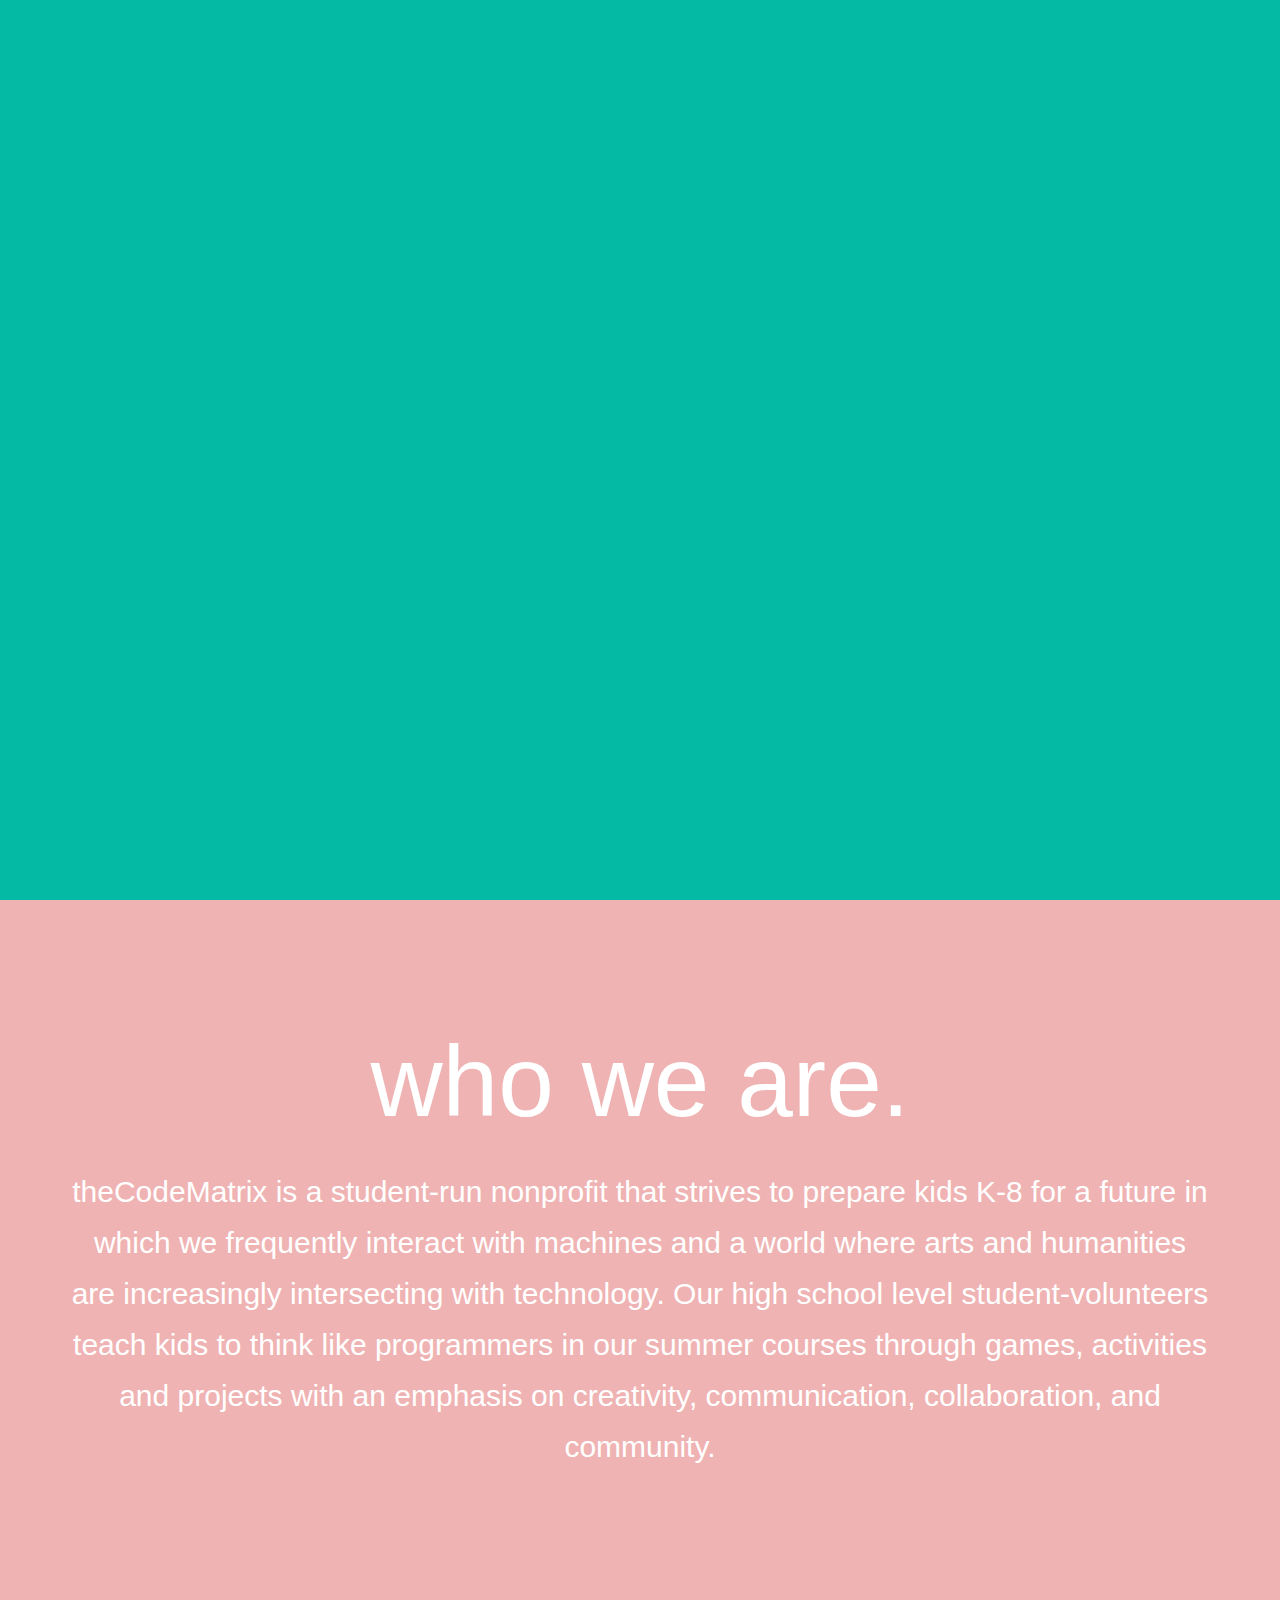
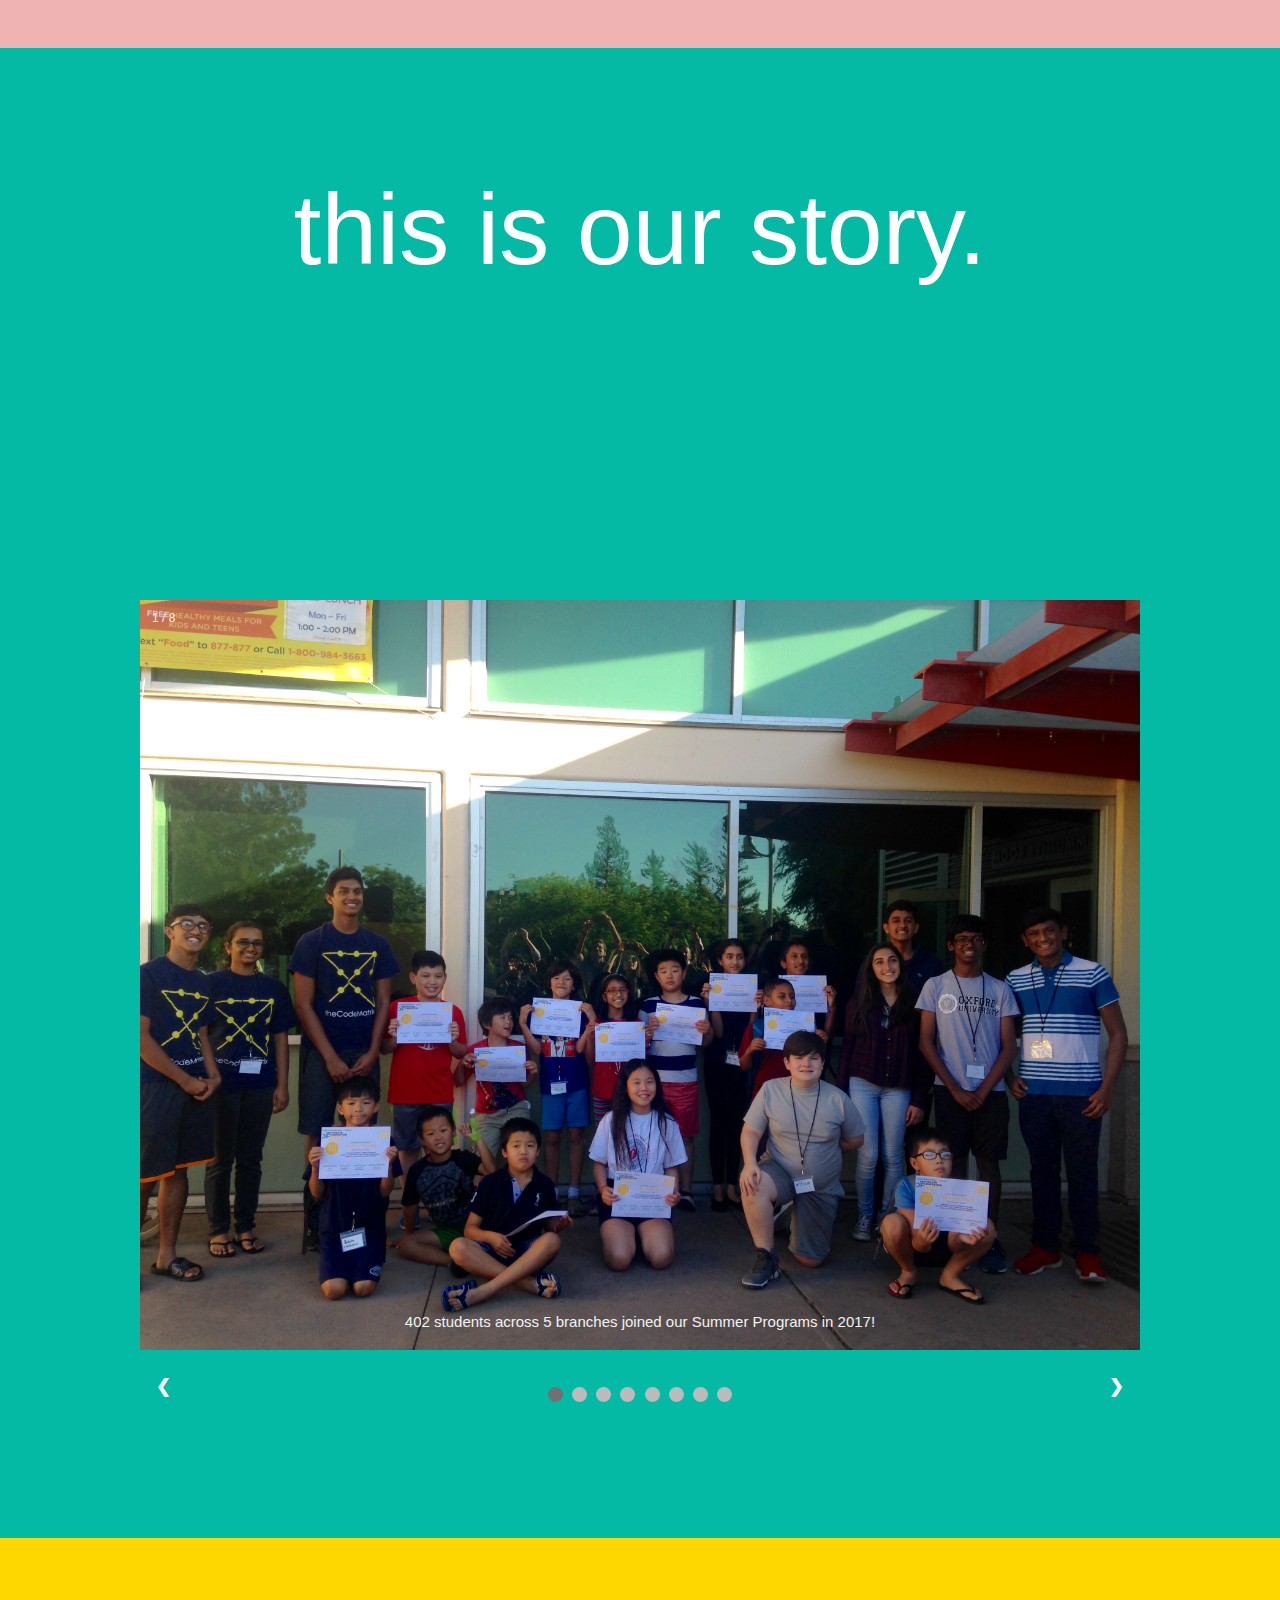
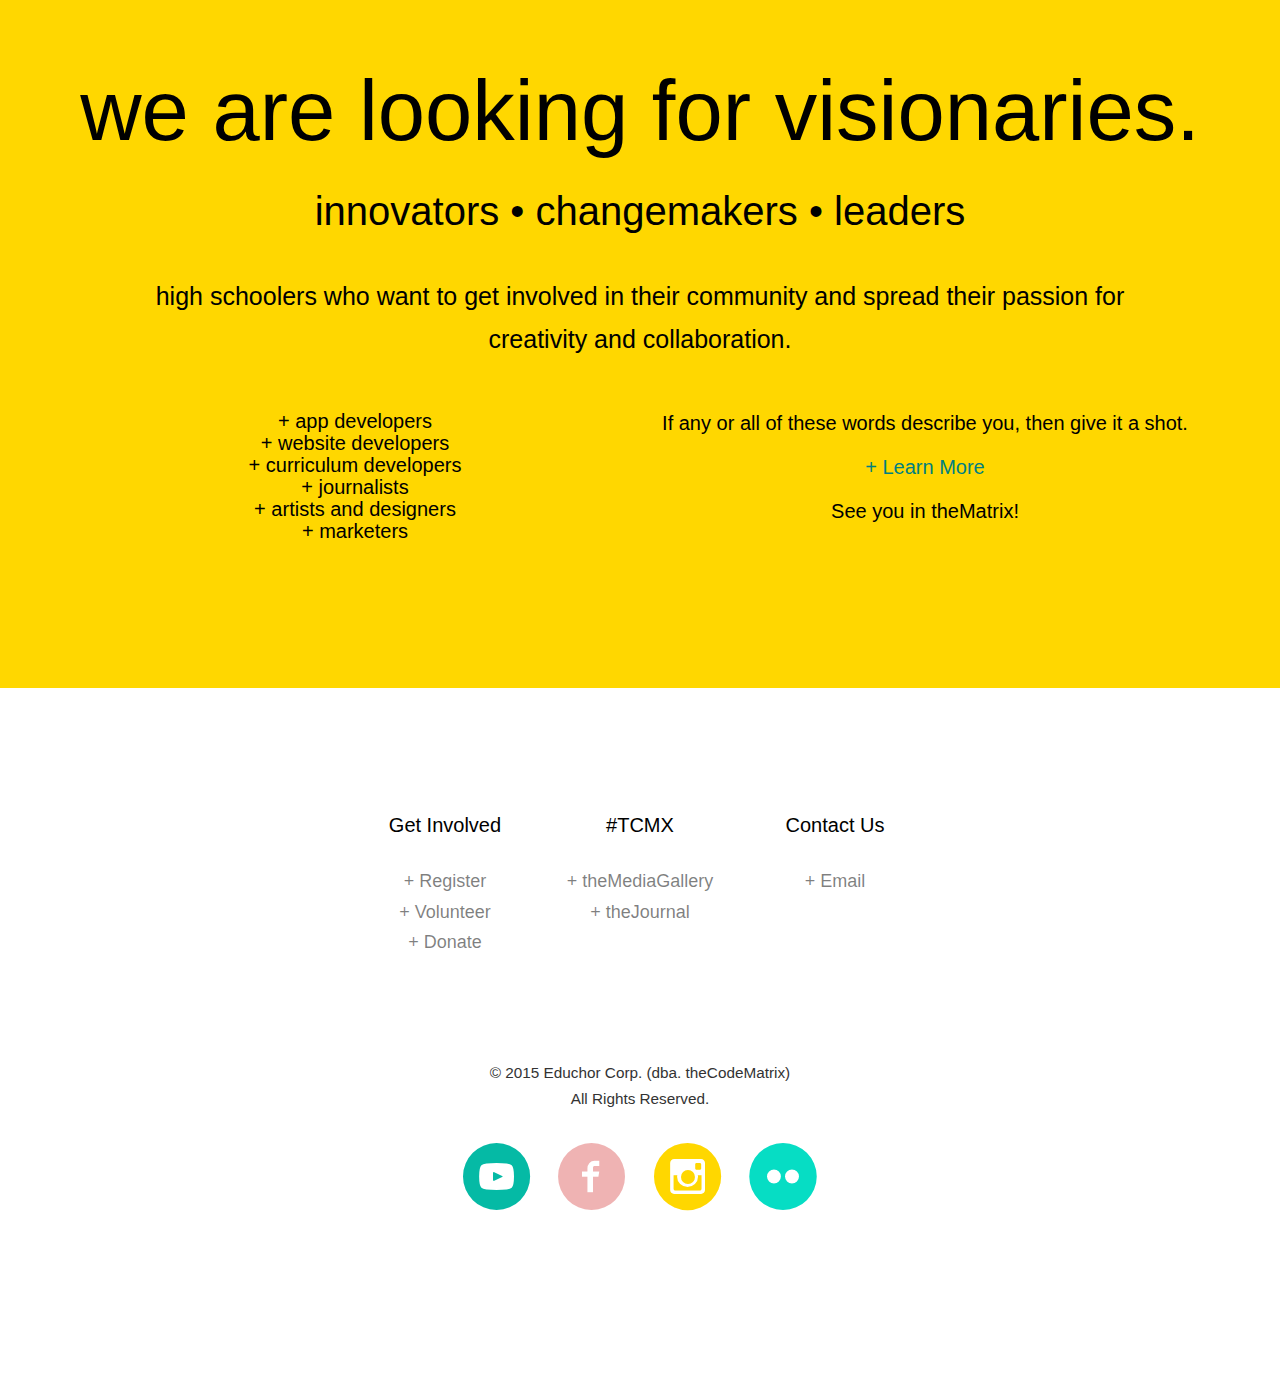
==== index.html @ 45753147 "Copyright fix" ====
<!DOCTYPE HTML>
<html>
	<head>

	<link rel="shortcut icon" type="image/png" href="images/teal%20logo.png">

	<meta charset="utf-8">
	<meta http-equiv="X-UA-Compatible" content="IE=edge">
	<title>theCodeMatrix</title>
	<meta name="viewport" content="width=device-width, initial-scale=1">
	<meta name="description" content="Free HTML5 Website Template by freehtml5.co" />
	<meta name="keywords" content="free website templates, free html5, free template, free bootstrap, free website template, html5, css3, mobile first, responsive" />
	<meta name="author" content="freehtml5.co" />

  	<!-- Facebook and Twitter integration -->
	<meta property="og:title" content=""/>
	<meta property="og:image" content=""/>
	<meta property="og:url" content=""/>
	<meta property="og:site_name" content=""/>
	<meta property="og:description" content=""/>
	<meta name="twitter:title" content="" />
	<meta name="twitter:image" content="" />
	<meta name="twitter:url" content="" />
	<meta name="twitter:card" content="" />

	<link href='https://fonts.googleapis.com/css?family=Product+Sans' rel='stylesheet' type='text/css'>
	<link href="https://fonts.googleapis.com/css?family=Inconsolata:400,700" rel="stylesheet">

	<style>
	* {
		font-family: 'Product Sans', Arial, sans-serif;
		text-align: center;
	}
	</style>

	<!-- Animate.css -->
	<link rel="stylesheet" href="css/animate.css">
	<!-- Icomoon Icon Fonts-->
	<link rel="stylesheet" href="css/icomoon.css">
	<!-- Bootstrap  -->
	<link rel="stylesheet" href="css/bootstrap.css">
	<!-- Flexslider  -->
	<link rel="stylesheet" href="css/flexslider.css">

	<!-- Theme style  -->
	<link rel="stylesheet" href="css/style.css">

	<!-- Modernizr JS -->
	<script src="js/modernizr-2.6.2.min.js"></script>
	<!-- FOR IE9 below -->
	<!--[if lt IE 9]>
	<script src="js/respond.min.js"></script>
	<![endif]-->

	</head>
	<body>

	<div class="fh5co-loader"></div>

	<!-- <div id="page">
	<nav class="fh5co-nav" role="navigation">
		<div class="top-menu">
			<div class="container">
				<div class="row">
					<div class="col-xs-2">
						<div id="fh5co-logo"><a href="index.html"><img src="images/logologo!.png" style="width:40%"></a></div>
					</div>
					<div class="col-xs-10 text-right menu-1">
						<ul>
							<li style= "margin-left: 0rem;"><a href="index.html">Home</a></li>
							<li><a href="portfolio.html">Portfolio</a></li>
							<li class="has-dropdown">
								<a href="blog.html">Blog</a>
								<ul class="dropdown">
									<li><a href="#">Web Design</a></li>
									<li><a href="#">eCommerce</a></li>
									<li><a href="#">Branding</a></li>
									<li><a href="#">API</a></li>
								</ul>
							</li>
							<li><a href="about.html">About</a></li>
							<li><a href="contact.html">Contact</a></li>
						<li class="btn-cta"><a href="#"><span>Login</span></a></li>
						</ul>
					</div>
				</div>

			</div>
		</div>
	</nav>
-->
	<header id="fh5co-header" class="fh5co-cover js-fullheight teal" role="banner" imgal>
		<div class="overlay"></div>
		<div class="container">
			<div class="row">
				<div class="col-md-8 col-md-offset-2">
					<div class="display-t js-fullheight">
						<div class="display-tc js-fullheight animate-box" data-animate-effect="fadeIn">
							<div id="fh5co-logo"><a href="index.html"><img src="images/White Logo.png" style="width:15%; margin-top: 4rem;" ></a></div>
							<h1 class = "fh5co header"; style="margin-bottom: 5rem; line-height: 13rem; width: 15%; font-size: 15rem; float: left !important;" style="color: white !important;" class="text_white">the<br />Code<br />Matrix</h1>
							<h2 style="margin: 5rem; bottom: 0px; width: 25%; font-size: 3rem; float: right !important; float: bottom !important;" style="color: white !important;" class="text_white">matrix (n.)  an environment in which something (or rather, someone) develops </h2>
							<p style="margin: auto; margin-bottom: 8rem; float: right; bottom !important; width: 100%">
								<a href="volunteer.html" class="btn btn-primary btn-lg btn-learn"> volunteer</a>
								<a href="register.html" style="margin-left: 2.5rem; margin-right: 3.15rem;" class="btn btn-primary btn-lg btn-learn">register</a>
								<a href="donate.html" class="btn btn-primary btn-lg btn-learn">donate</a>
							<br>
							<img class="animated infinite bounce delay-2s" src = "images/Yellow Down.png" style="max-width: 5%; margin-top:1.5rem; margin-bottom:1rem; animation-duration: 2s"/>
							</p>
						</div>
					</div>
				</div>
			</div>
		</div>
	</header>

	<div id="fh5co-wireframe" class="pink">
		<div class="container">
			 <h2 style="font-size: 10rem; color: white; margin-bottom:3rem;" >who we are.</h2>
			 <p style="margin-bottom: 5rem; font-size: 3rem; color: white; text-align: center; width: 100%;" > theCodeMatrix is a student-run nonprofit that strives to prepare kids K-8 for a future in which we frequently interact with machines and a world where arts and humanities are increasingly intersecting with technology. Our high school level student-volunteers teach kids to think like programmers in our summer courses through games, activities and projects with an emphasis on creativity, communication, collaboration, and community. </p>
		 </div>
	</div>


	<div id="fh5co-wireframe" class="teal">

		<div class="container">
				<div class="row">
					<h2 style="font-size: 10rem; color:white;" >this is our story.</h2>

					<div class="col-md-4 animate-box">
						<div class="feature-left">
							<div class="feature-copy">
								<h3 style="font-size: 10rem; margin-bottom: 0rem; margin-top: 4rem;color:white;">  520</h3>
							</div>
						</div>
					</div>

					<div class="col-md-4 animate-box">
						<div class="feature-left">
							<div class="feature-copy">
								<h3 style="font-size: 10rem; margin-bottom: 0rem; margin-top: 4rem;color:white;">90</h3>
							</div>
						</div>

					</div>
					<div class="col-md-4 animate-box">
						<div class="feature-left">
							<div class="feature-copy">
								<h3 style="font-size: 10rem; margin-bottom: 0rem;margin-top: 4rem;color:white;">7</h3>
							</div>
						</div>
					</div>
				</div>


				<div class="row">
					<div class="col-md-4 animate-box">

						<div class="feature-left">
							<div class="feature-copy">
								<h3 style="margin-top: 2rem;color:white;">kids coded with us!</h3>
							</div>
						</div>

					</div>

					<div class="col-md-4 animate-box">
						<div class="feature-left">
							<div class="feature-copy">
								<h3 style="margin-top: 2rem;color:white;">high school volunteers!</h3>
							</div>
						</div>

					</div>
					<div class="col-md-4 animate-box">
						<div class="feature-left">
							<div class="feature-copy">
								<h3 style="margin-top: 2rem; margin-bottom: 10rem;color:white;"> branches in 2018!</h3>
						</div>
					</div>
				</div>
			</div>
		</div>

	<!-- Slideshow container -->
	<div class="slideshow-container">

	  <!-- Full-width images with number and caption text -->
	  <div class="mySlides">
	    <div class="numbertext">1 / 8</div>
	    <img src="images/pic1.jpg" style="width:100%">
	    <div class="text">402 students across 5 branches joined our Summer Programs in 2017!</div>
	  </div>

	  <div class="mySlides">
	    <div class="numbertext">2 / 8</div>
	    <img src="images/pic2.jpg" style="width:100%">
	    <div class="text">We launched a pilot program in Summer 2016 for 30 kids with 10 volunteers!</div>
	  </div>

	  <div class="mySlides">
	    <div class="numbertext">3 / 8</div>
	    <img src="images/pic3.jpg" style="width:100%">
	    <div class="text">We recruited 65 high school volunteers and ran two Training Summits to prepare for the summer!</div>
	  </div>

		<div class="mySlides">
	    <div class="numbertext">4 / 8</div>
	    <img src="images/pic4.jpg" style="width:100%">
	    <div class="text">72 runners ran for our cause at ICC's Sevathon 2017 and we raised $1,280 as a team!</div>
	  </div>

		<div class="mySlides">
	    <div class="numbertext">5 / 8</div>
	    <img src="images/pic5.jpg" style="width:100%">
	    <div class="text">We earned a $1000 grant from the Awesome Foundation SJ!</div>
	  </div>
		<div class="mySlides">
			<div class="numbertext">6 / 8</div>
			<img src="images/pic6.jpg" style="width:100%">
			<div class="text">We partnered with Sunday Friends for our Code + Robots workshop!</div>
		</div>
		<div class="mySlides">
			<div class="numbertext">7 / 8</div>
			<img src="images/pic7.jpg" style="width:100%">
			<div class="text">We met with California Assembly member Ash Kalra to discuss youth activism and TCMX's future initiatives!</div>
		</div>

		<div class="mySlides">
			<div class="numbertext">8 / 8</div>
			<img src="images/pic8.jpg" style="width:100%">
			<div class="text">California Assembly member Evan Low endorsed our grassroots efforts through a certificate of commendation!</div>
		</div>


	  <!-- Next and previous buttons -->
	  <a class="prev" onclick="plusSlides(-1)">&#10094;</a>
	  <a class="next" onclick="plusSlides(1)">&#10095;</a>
	</div>
	<br>

	<!-- The dots/circles -->
	<div style="text-align:center">
	  <span class="dot" onclick="currentSlide(1)"></span>
	  <span class="dot" onclick="currentSlide(2)"></span>
	  <span class="dot" onclick="currentSlide(3)"></span>
		<span class="dot" onclick="currentSlide(4)"></span>
		<span class="dot" onclick="currentSlide(5)"></span>
		<span class="dot" onclick="currentSlide(6)"></span>
		<span class="dot" onclick="currentSlide(7)"></span>
		<span class="dot" onclick="currentSlide(8)"></span>
	</div>

</div>

<script>
		var slideIndex = 1;
		showSlides(slideIndex);

		// Next/previous controls
		function plusSlides(n) {
		  showSlides(slideIndex += n);
		}

		// Thumbnail image controls
		function currentSlide(n) {
		  showSlides(slideIndex = n);
		}

		function showSlides(n) {
		  var i;
		  var slides = document.getElementsByClassName("mySlides");
		  var dots = document.getElementsByClassName("dot");
		  if (n > slides.length) {slideIndex = 1}
		  if (n < 1) {slideIndex = slides.length}
		  for (i = 0; i < slides.length; i++) {
		      slides[i].style.display = "none";
		  }
		  for (i = 0; i < dots.length; i++) {
		      dots[i].className = dots[i].className.replace(" active", "");
		  }
		  slides[slideIndex-1].style.display = "block";
		  dots[slideIndex-1].className += " active";
		}
</script>

	<div id="fh5co-wireframe" class="yellow">
		<div class="container">
					<h2 style="font-size: 8.5rem; width: 100%; color: black;" >we are looking for visionaries.</h2>
					<p style="font-size: 4rem; color:black;">innovators • changemakers • leaders</p>
					<p style="font-size: 2.5rem;color:black;">high schoolers who want to get involved in their community and spread their passion for <br/> creativity and collaboration.</p>
					<h2 style="width: 50%; font-size: 2rem; float: right !important;" class="text_black"> </br>If any or all of these words describe you, then give it a shot. <br/> <br/> <a style="color: teal;" href="https://neelrr1.github.io/tcmxwebsite/volunteer.html">+ Learn More</a> <br/> <br/> See you in theMatrix!</h2>
					<h2 style="margin-top: 2rem; width: 50%; font-size: 2rem; float: right !important; float: bottom !important;" style="color: white !important;" class="text_black">+ app developers <br/>+ website developers <br/>+ curriculum developers <br/>+ journalists <br/>+ artists and designers <br/>+ marketers</h2>

		</div>
	</div>

	<footer id="fh5co-footer" role="contentinfo">
		<div class="container">
			<div class="row row-pb-md">
				<div  class="col-md-2 col-md-push-1 fh5co-widget">
				</div>
				<div class="col-md-2 col-md-push-1 fh5co-widget">
					<h4>Get Involved</h4>
					<ul class="fh5co-footer-links">
						<li><a href="register.html">+ Register</a></li>
						<li><a href="volunteer.html">+ Volunteer</a></li>
						<li><a href="donate.html">+ Donate</a></li>
					</ul>
				</div>

				<div class="col-md-2 col-md-push-1 fh5co-widget">
					<h4>#TCMX</h4>
					<ul class="fh5co-footer-links">
						<li><a target = "_blank"; href="https://www.flickr.com/photos/150126990@N04/albums">+ theMediaGallery</a></li>
						<li><a target = "_blank"; href="https://www.medium.com/thecodematrix">+ theJournal</a></li>
					</ul>
				</div>

				<div  class="col-md-2 col-md-push-1 fh5co-widget">
					<h4>Contact Us</h4>
					<ul class="fh5co-footer-links">
						<li><a href="mailto: thecodematrix@gmail.com">+ Email</a></li>
					</ul>
				</div>
				<div  class="col-md-2 col-md-push-1 fh5co-widget">
				</div>

			</div>

			<div class="row copyright">
				<div class="col-md-12 text-center">
					<p>
						<small class="block">&copy; 2015 Educhor Corp. (dba. theCodeMatrix)</small>
						<small class="block">All Rights Reserved.</small>
					</p>
					<p>
						<ul class="fh5co-social-icons">
							<li><a target = "_blank"; href="https://www.youtube.com/channel/UCXspXMBKptrdgIKqY4h-5kg"><i style="color: #05baa5; font-size: 7rem;" class="icon-youtube-with-circle"></i></a></li>
							<li><a target = "_blank"; href="https://www.facebook.com/thecodematrix/"><i style="color: #efb3b3; font-size: 7rem;" class="icon-facebook-with-circle"></i></a></li>
							<li><a target = "_blank"; href="https://www.instagram.com/thecodematrix/"><i style="color: #ffd700; font-size: 7rem;" class="icon-instagram-with-circle"></i></a></li>
							<li><a target = "_blank"; href="https://www.flickr.com/photos/150126990@N04/albums/with/72157695326604765"><i style="color: #06ddc4; font-size: 7rem;" class="icon-flickr-with-circle"></i></a></li>
						</ul>
					</p>
				</div>
			</div>

		</div>
	</footer>
	</div>

	<div class="gototop js-top">
		<a href="#" class="js-gotop"><i class="icon-arrow-up22"></i></a>
	</div>

	<!-- jQuery -->
	<script src="js/jquery.min.js"></script>
	<!-- jQuery Easing -->
	<script src="js/jquery.easing.1.3.js"></script>
	<!-- Bootstrap -->
	<script src="js/bootstrap.min.js"></script>
	<!-- Waypoints -->
	<script src="js/jquery.waypoints.min.js"></script>
	<!-- Flexslider -->
	<script src="js/jquery.flexslider-min.js"></script>
	<!-- Main -->
	<script src="js/main.js"></script>

	</body>
</html>
---- css/icomoon.css ----
@font-face {
    font-family: 'icomoon';
    src:    url('fonts/icomoon.eot?1oniuf');
    src:    url('fonts/icomoon.eot?1oniuf#iefix') format('embedded-opentype'),
        url('fonts/icomoon.ttf?1oniuf') format('truetype'),
        url('fonts/icomoon.woff?1oniuf') format('woff'),
        url('fonts/icomoon.svg?1oniuf#icomoon') format('svg');
    font-weight: normal;
    font-style: normal;
}

[class^="icon-"], [class*=" icon-"] {
    /* use !important to prevent issues with browser extensions that change fonts */
    font-family: 'icomoon' !important;
    speak: none;
    font-style: normal;
    font-weight: normal;
    font-variant: normal;
    text-transform: none;
    line-height: 1;

    /* Better Font Rendering =========== */
    -webkit-font-smoothing: antialiased;
    -moz-osx-font-smoothing: grayscale;
}

.icon-mobile:before {
    content: "\e000";
}
.icon-laptop:before {
    content: "\e001";
}
.icon-desktop:before {
    content: "\e002";
}
.icon-tablet:before {
    content: "\e003";
}
.icon-phone:before {
    content: "\e004";
}
.icon-document:before {
    content: "\e005";
}
.icon-documents:before {
    content: "\e006";
}
.icon-search:before {
    content: "\e007";
}
.icon-clipboard:before {
    content: "\e008";
}
.icon-newspaper:before {
    content: "\e009";
}
.icon-notebook:before {
    content: "\e00a";
}
.icon-book-open:before {
    content: "\e00b";
}
.icon-browser:before {
    content: "\e00c";
}
.icon-calendar:before {
    content: "\e00d";
}
.icon-presentation:before {
    content: "\e00e";
}
.icon-picture:before {
    content: "\e00f";
}
.icon-pictures:before {
    content: "\e010";
}
.icon-video:before {
    content: "\e011";
}
.icon-camera:before {
    content: "\e012";
}
.icon-printer:before {
    content: "\e013";
}
.icon-toolbox:before {
    content: "\e014";
}
.icon-briefcase:before {
    content: "\e015";
}
.icon-wallet:before {
    content: "\e016";
}
.icon-gift:before {
    content: "\e017";
}
.icon-bargraph:before {
    content: "\e018";
}
.icon-grid:before {
    content: "\e019";
}
.icon-expand:before {
    content: "\e01a";
}
.icon-focus:before {
    content: "\e01b";
}
.icon-edit:before {
    content: "\e01c";
}
.icon-adjustments:before {
    content: "\e01d";
}
.icon-ribbon:before {
    content: "\e01e";
}
.icon-hourglass:before {
    content: "\e01f";
}
.icon-lock:before {
    content: "\e020";
}
.icon-megaphone:before {
    content: "\e021";
}
.icon-shield:before {
    content: "\e022";
}
.icon-trophy:before {
    content: "\e023";
}
.icon-flag:before {
    content: "\e024";
}
.icon-map:before {
    content: "\e025";
}
.icon-puzzle:before {
    content: "\e026";
}
.icon-basket:before {
    content: "\e027";
}
.icon-envelope:before {
    content: "\e028";
}
.icon-streetsign:before {
    content: "\e029";
}
.icon-telescope:before {
    content: "\e02a";
}
.icon-gears:before {
    content: "\e02b";
}
.icon-key:before {
    content: "\e02c";
}
.icon-paperclip:before {
    content: "\e02d";
}
.icon-attachment:before {
    content: "\e02e";
}
.icon-pricetags:before {
    content: "\e02f";
}
.icon-lightbulb:before {
    content: "\e030";
}
.icon-layers:before {
    content: "\e031";
}
.icon-pencil:before {
    content: "\e032";
}
.icon-tools:before {
    content: "\e033";
}
.icon-tools-2:before {
    content: "\e034";
}
.icon-scissors:before {
    content: "\e035";
}
.icon-paintbrush:before {
    content: "\e036";
}
.icon-magnifying-glass:before {
    content: "\e037";
}
.icon-circle-compass:before {
    content: "\e038";
}
.icon-linegraph:before {
    content: "\e039";
}
.icon-mic:before {
    content: "\e03a";
}
.icon-strategy:before {
    content: "\e03b";
}
.icon-beaker:before {
    content: "\e03c";
}
.icon-caution:before {
    content: "\e03d";
}
.icon-recycle:before {
    content: "\e03e";
}
.icon-anchor:before {
    content: "\e03f";
}
.icon-profile-male:before {
    content: "\e040";
}
.icon-profile-female:before {
    content: "\e041";
}
.icon-bike:before {
    content: "\e042";
}
.icon-wine:before {
    content: "\e043";
}
.icon-hotairballoon:before {
    content: "\e044";
}
.icon-globe:before {
    content: "\e045";
}
.icon-genius:before {
    content: "\e046";
}
.icon-map-pin:before {
    content: "\e047";
}
.icon-dial:before {
    content: "\e048";
}
.icon-chat:before {
    content: "\e049";
}
.icon-heart:before {
    content: "\e04a";
}
.icon-cloud:before {
    content: "\e04b";
}
.icon-upload:before {
    content: "\e04c";
}
.icon-download:before {
    content: "\e04d";
}
.icon-target:before {
    content: "\e04e";
}
.icon-hazardous:before {
    content: "\e04f";
}
.icon-piechart:before {
    content: "\e050";
}
.icon-speedometer:before {
    content: "\e051";
}
.icon-global:before {
    content: "\e052";
}
.icon-compass:before {
    content: "\e053";
}
.icon-lifesaver:before {
    content: "\e054";
}
.icon-clock:before {
    content: "\e055";
}
.icon-aperture:before {
    content: "\e056";
}
.icon-quote:before {
    content: "\e057";
}
.icon-scope:before {
    content: "\e058";
}
.icon-alarmclock:before {
    content: "\e059";
}
.icon-refresh:before {
    content: "\e05a";
}
.icon-happy:before {
    content: "\e05b";
}
.icon-sad:before {
    content: "\e05c";
}
.icon-facebook:before {
    content: "\e05d";
}
.icon-twitter:before {
    content: "\e05e";
}
.icon-googleplus:before {
    content: "\e05f";
}
.icon-rss:before {
    content: "\e060";
}
.icon-tumblr:before {
    content: "\e061";
}
.icon-linkedin:before {
    content: "\e062";
}
.icon-dribbble:before {
    content: "\e063";
}
.icon-box2:before {
    content: "\ea82";
}
.icon-write:before {
    content: "\ea83";
}
.icon-clock2:before {
    content: "\ea84";
}
.icon-reply2:before {
    content: "\ea85";
}
.icon-reply-all2:before {
    content: "\ea86";
}
.icon-forward2:before {
    content: "\ea87";
}
.icon-flag2:before {
    content: "\ea88";
}
.icon-search2:before {
    content: "\ea89";
}
.icon-trash2:before {
    content: "\ea8a";
}
.icon-envelope2:before {
    content: "\ea8b";
}
.icon-bubble:before {
    content: "\ea8c";
}
.icon-bubbles:before {
    content: "\ea8d";
}
.icon-user2:before {
    content: "\ea8e";
}
.icon-users2:before {
    content: "\ea8f";
}
.icon-cloud2:before {
    content: "\ea90";
}
.icon-download2:before {
    content: "\ea91";
}
.icon-upload2:before {
    content: "\ea92";
}
.icon-rain:before {
    content: "\ea93";
}
.icon-sun:before {
    content: "\ea94";
}
.icon-moon2:before {
    content: "\ea95";
}
.icon-bell2:before {
    content: "\ea96";
}
.icon-folder2:before {
    content: "\ea97";
}
.icon-pin2:before {
    content: "\ea98";
}
.icon-sound2:before {
    content: "\ea99";
}
.icon-microphone:before {
    content: "\ea9a";
}
.icon-camera2:before {
    content: "\ea9b";
}
.icon-image2:before {
    content: "\ea9c";
}
.icon-cog2:before {
    content: "\ea9d";
}
.icon-calendar2:before {
    content: "\ea9e";
}
.icon-book2:before {
    content: "\ea9f";
}
.icon-map-marker:before {
    content: "\eaa0";
}
.icon-store:before {
    content: "\eaa1";
}
.icon-support:before {
    content: "\eaa2";
}
.icon-tag2:before {
    content: "\eaa3";
}
.icon-heart2:before {
    content: "\eaa4";
}
.icon-video-camera:before {
    content: "\eaa5";
}
.icon-trophy2:before {
    content: "\eaa6";
}
.icon-cart:before {
    content: "\eaa7";
}
.icon-eye2:before {
    content: "\eaa8";
}
.icon-cancel:before {
    content: "\eaa9";
}
.icon-chart:before {
    content: "\eaaa";
}
.icon-target2:before {
    content: "\eaab";
}
.icon-printer2:before {
    content: "\eaac";
}
.icon-location2:before {
    content: "\eaad";
}
.icon-bookmark2:before {
    content: "\eaae";
}
.icon-monitor:before {
    content: "\eaaf";
}
.icon-cross2:before {
    content: "\eab0";
}
.icon-plus2:before {
    content: "\eab1";
}
.icon-left:before {
    content: "\eab2";
}
.icon-up:before {
    content: "\eab3";
}
.icon-browser2:before {
    content: "\eab4";
}
.icon-windows:before {
    content: "\eab5";
}
.icon-switch2:before {
    content: "\eab6";
}
.icon-dashboard:before {
    content: "\eab7";
}
.icon-play:before {
    content: "\eab8";
}
.icon-fast-forward:before {
    content: "\eab9";
}
.icon-next:before {
    content: "\eaba";
}
.icon-refresh2:before {
    content: "\eabb";
}
.icon-film:before {
    content: "\eabc";
}
.icon-home2:before {
    content: "\eabd";
}
.icon-add-to-list:before {
    content: "\e901";
}
.icon-classic-computer:before {
    content: "\e902";
}
.icon-controller-fast-backward:before {
    content: "\e903";
}
.icon-creative-commons-attribution:before {
    content: "\e904";
}
.icon-creative-commons-noderivs:before {
    content: "\e905";
}
.icon-creative-commons-noncommercial-eu:before {
    content: "\e906";
}
.icon-creative-commons-noncommercial-us:before {
    content: "\e907";
}
.icon-creative-commons-public-domain:before {
    content: "\e908";
}
.icon-creative-commons-remix:before {
    content: "\e909";
}
.icon-creative-commons-share:before {
    content: "\e90a";
}
.icon-creative-commons-sharealike:before {
    content: "\e90b";
}
.icon-creative-commons:before {
    content: "\e90c";
}
.icon-document-landscape:before {
    content: "\e90d";
}
.icon-remove-user:before {
    content: "\e90e";
}
.icon-warning:before {
    content: "\e90f";
}
.icon-arrow-bold-down:before {
    content: "\e910";
}
.icon-arrow-bold-left:before {
    content: "\e911";
}
.icon-arrow-bold-right:before {
    content: "\e912";
}
.icon-arrow-bold-up:before {
    content: "\e913";
}
.icon-arrow-down:before {
    content: "\e914";
}
.icon-arrow-left:before {
    content: "\e915";
}
.icon-arrow-long-down:before {
    content: "\e916";
}
.icon-arrow-long-left:before {
    content: "\e917";
}
.icon-arrow-long-right:before {
    content: "\e918";
}
.icon-arrow-long-up:before {
    content: "\e919";
}
.icon-arrow-right:before {
    content: "\e91a";
}
.icon-arrow-up:before {
    content: "\e91b";
}
.icon-arrow-with-circle-down:before {
    content: "\e91c";
}
.icon-arrow-with-circle-left:before {
    content: "\e91d";
}
.icon-arrow-with-circle-right:before {
    content: "\e91e";
}
.icon-arrow-with-circle-up:before {
    content: "\e91f";
}
.icon-bookmark:before {
    content: "\e920";
}
.icon-bookmarks:before {
    content: "\e921";
}
.icon-chevron-down:before {
    content: "\e922";
}
.icon-chevron-left:before {
    content: "\e923";
}
.icon-chevron-right:before {
    content: "\e924";
}
.icon-chevron-small-down:before {
    content: "\e925";
}
.icon-chevron-small-left:before {
    content: "\e926";
}
.icon-chevron-small-right:before {
    content: "\e927";
}
.icon-chevron-small-up:before {
    content: "\e928";
}
.icon-chevron-thin-down:before {
    content: "\e929";
}
.icon-chevron-thin-left:before {
    content: "\e92a";
}
.icon-chevron-thin-right:before {
    content: "\e92b";
}
.icon-chevron-thin-up:before {
    content: "\e92c";
}
.icon-chevron-up:before {
    content: "\e92d";
}
.icon-chevron-with-circle-down:before {
    content: "\e92e";
}
.icon-chevron-with-circle-left:before {
    content: "\e92f";
}
.icon-chevron-with-circle-right:before {
    content: "\e930";
}
.icon-chevron-with-circle-up:before {
    content: "\e931";
}
.icon-cloud3:before {
    content: "\e932";
}
.icon-controller-fast-forward:before {
    content: "\e933";
}
.icon-controller-jump-to-start:before {
    content: "\e934";
}
.icon-controller-next:before {
    content: "\e935";
}
.icon-controller-paus:before {
    content: "\e936";
}
.icon-controller-play:before {
    content: "\e937";
}
.icon-controller-record:before {
    content: "\e938";
}
.icon-controller-stop:before {
    content: "\e939";
}
.icon-controller-volume:before {
    content: "\e93a";
}
.icon-dot-single:before {
    content: "\e93b";
}
.icon-dots-three-horizontal:before {
    content: "\e93c";
}
.icon-dots-three-vertical:before {
    content: "\e93d";
}
.icon-dots-two-horizontal:before {
    content: "\e93e";
}
.icon-dots-two-vertical:before {
    content: "\e93f";
}
.icon-download3:before {
    content: "\e940";
}
.icon-emoji-flirt:before {
    content: "\e941";
}
.icon-flow-branch:before {
    content: "\e942";
}
.icon-flow-cascade:before {
    content: "\e943";
}
.icon-flow-line:before {
    content: "\e944";
}
.icon-flow-parallel:before {
    content: "\e945";
}
.icon-flow-tree:before {
    content: "\e946";
}
.icon-install:before {
    content: "\e947";
}
.icon-layers2:before {
    content: "\e948";
}
.icon-open-book:before {
    content: "\e949";
}
.icon-resize-100:before {
    content: "\e94a";
}
.icon-resize-full-screen:before {
    content: "\e94b";
}
.icon-save:before {
    content: "\e94c";
}
.icon-select-arrows:before {
    content: "\e94d";
}
.icon-sound-mute:before {
    content: "\e94e";
}
.icon-sound:before {
    content: "\e94f";
}
.icon-trash:before {
    content: "\e950";
}
.icon-triangle-down:before {
    content: "\e951";
}
.icon-triangle-left:before {
    content: "\e952";
}
.icon-triangle-right:before {
    content: "\e953";
}
.icon-triangle-up:before {
    content: "\e954";
}
.icon-uninstall:before {
    content: "\e955";
}
.icon-upload-to-cloud:before {
    content: "\e956";
}
.icon-upload3:before {
    content: "\e957";
}
.icon-add-user:before {
    content: "\e958";
}
.icon-address:before {
    content: "\e959";
}
.icon-adjust:before {
    content: "\e95a";
}
.icon-air:before {
    content: "\e95b";
}
.icon-aircraft-landing:before {
    content: "\e95c";
}
.icon-aircraft-take-off:before {
    content: "\e95d";
}
.icon-aircraft:before {
    content: "\e95e";
}
.icon-align-bottom:before {
    content: "\e95f";
}
.icon-align-horizontal-middle:before {
    content: "\e960";
}
.icon-align-left:before {
    content: "\e961";
}
.icon-align-right:before {
    content: "\e962";
}
.icon-align-top:before {
    content: "\e963";
}
.icon-align-vertical-middle:before {
    content: "\e964";
}
.icon-archive:before {
    content: "\e965";
}
.icon-area-graph:before {
    content: "\e966";
}
.icon-attachment2:before {
    content: "\e967";
}
.icon-awareness-ribbon:before {
    content: "\e968";
}
.icon-back-in-time:before {
    content: "\e969";
}
.icon-back:before {
    content: "\e96a";
}
.icon-bar-graph:before {
    content: "\e96b";
}
.icon-battery:before {
    content: "\e96c";
}
.icon-beamed-note:before {
    content: "\e96d";
}
.icon-bell:before {
    content: "\e96e";
}
.icon-blackboard:before {
    content: "\e96f";
}
.icon-block:before {
    content: "\e970";
}
.icon-book:before {
    content: "\e971";
}
.icon-bowl:before {
    content: "\e972";
}
.icon-box:before {
    content: "\e973";
}
.icon-briefcase2:before {
    content: "\e974";
}
.icon-browser3:before {
    content: "\e975";
}
.icon-brush:before {
    content: "\e976";
}
.icon-bucket:before {
    content: "\e977";
}
.icon-cake:before {
    content: "\e978";
}
.icon-calculator:before {
    content: "\e979";
}
.icon-calendar3:before {
    content: "\e97a";
}
.icon-camera3:before {
    content: "\e97b";
}
.icon-ccw:before {
    content: "\e97c";
}
.icon-chat2:before {
    content: "\e97d";
}
.icon-check:before {
    content: "\e97e";
}
.icon-circle-with-cross:before {
    content: "\e97f";
}
.icon-circle-with-minus:before {
    content: "\e980";
}
.icon-circle-with-plus:before {
    content: "\e981";
}
.icon-circle:before {
    content: "\e982";
}
.icon-circular-graph:before {
    content: "\e983";
}
.icon-clapperboard:before {
    content: "\e984";
}
.icon-clipboard2:before {
    content: "\e985";
}
.icon-clock3:before {
    content: "\e986";
}
.icon-code:before {
    content: "\e987";
}
.icon-cog:before {
    content: "\e988";
}
.icon-colours:before {
    content: "\e989";
}
.icon-compass2:before {
    content: "\e98a";
}
.icon-copy:before {
    content: "\e98b";
}
.icon-credit-card:before {
    content: "\e98c";
}
.icon-credit:before {
    content: "\e98d";
}
.icon-cross:before {
    content: "\e98e";
}
.icon-cup:before {
    content: "\e98f";
}
.icon-cw:before {
    content: "\e990";
}
.icon-cycle:before {
    content: "\e991";
}
.icon-database:before {
    content: "\e992";
}
.icon-dial-pad:before {
    content: "\e993";
}
.icon-direction:before {
    content: "\e994";
}
.icon-document2:before {
    content: "\e995";
}
.icon-documents2:before {
    content: "\e996";
}
.icon-drink:before {
    content: "\e997";
}
.icon-drive:before {
    content: "\e998";
}
.icon-drop:before {
    content: "\e999";
}
.icon-edit2:before {
    content: "\e99a";
}
.icon-email:before {
    content: "\e99b";
}
.icon-emoji-happy:before {
    content: "\e99c";
}
.icon-emoji-neutral:before {
    content: "\e99d";
}
.icon-emoji-sad:before {
    content: "\e99e";
}
.icon-erase:before {
    content: "\e99f";
}
.icon-eraser:before {
    content: "\e9a0";
}
.icon-export:before {
    content: "\e9a1";
}
.icon-eye:before {
    content: "\e9a2";
}
.icon-feather:before {
    content: "\e9a3";
}
.icon-flag3:before {
    content: "\e9a4";
}
.icon-flash:before {
    content: "\e9a5";
}
.icon-flashlight:before {
    content: "\e9a6";
}
.icon-flat-brush:before {
    content: "\e9a7";
}
.icon-folder-images:before {
    content: "\e9a8";
}
.icon-folder-music:before {
    content: "\e9a9";
}
.icon-folder-video:before {
    content: "\e9aa";
}
.icon-folder:before {
    content: "\e9ab";
}
.icon-forward:before {
    content: "\e9ac";
}
.icon-funnel:before {
    content: "\e9ad";
}
.icon-game-controller:before {
    content: "\e9ae";
}
.icon-gauge:before {
    content: "\e9af";
}
.icon-globe2:before {
    content: "\e9b0";
}
.icon-graduation-cap:before {
    content: "\e9b1";
}
.icon-grid2:before {
    content: "\e9b2";
}
.icon-hair-cross:before {
    content: "\e9b3";
}
.icon-hand:before {
    content: "\e9b4";
}
.icon-heart-outlined:before {
    content: "\e9b5";
}
.icon-heart3:before {
    content: "\e9b6";
}
.icon-help-with-circle:before {
    content: "\e9b7";
}
.icon-help:before {
    content: "\e9b8";
}
.icon-home:before {
    content: "\e9b9";
}
.icon-hour-glass:before {
    content: "\e9ba";
}
.icon-image-inverted:before {
    content: "\e9bb";
}
.icon-image:before {
    content: "\e9bc";
}
.icon-images:before {
    content: "\e9bd";
}
.icon-inbox:before {
    content: "\e9be";
}
.icon-infinity:before {
    content: "\e9bf";
}
.icon-info-with-circle:before {
    content: "\e9c0";
}
.icon-info:before {
    content: "\e9c1";
}
.icon-key2:before {
    content: "\e9c2";
}
.icon-keyboard:before {
    content: "\e9c3";
}
.icon-lab-flask:before {
    content: "\e9c4";
}
.icon-landline:before {
    content: "\e9c5";
}
.icon-language:before {
    content: "\e9c6";
}
.icon-laptop2:before {
    content: "\e9c7";
}
.icon-leaf:before {
    content: "\e9c8";
}
.icon-level-down:before {
    content: "\e9c9";
}
.icon-level-up:before {
    content: "\e9ca";
}
.icon-lifebuoy:before {
    content: "\e9cb";
}
.icon-light-bulb:before {
    content: "\e9cc";
}
.icon-light-down:before {
    content: "\e9cd";
}
.icon-light-up:before {
    content: "\e9ce";
}
.icon-line-graph:before {
    content: "\e9cf";
}
.icon-link:before {
    content: "\e9d0";
}
.icon-list:before {
    content: "\e9d1";
}
.icon-location-pin:before {
    content: "\e9d2";
}
.icon-location:before {
    content: "\e9d3";
}
.icon-lock-open:before {
    content: "\e9d4";
}
.icon-lock2:before {
    content: "\e9d5";
}
.icon-log-out:before {
    content: "\e9d6";
}
.icon-login:before {
    content: "\e9d7";
}
.icon-loop:before {
    content: "\e9d8";
}
.icon-magnet:before {
    content: "\e9d9";
}
.icon-magnifying-glass2:before {
    content: "\e9da";
}
.icon-mail:before {
    content: "\e9db";
}
.icon-man:before {
    content: "\e9dc";
}
.icon-map2:before {
    content: "\e9dd";
}
.icon-mask:before {
    content: "\e9de";
}
.icon-medal:before {
    content: "\e9df";
}
.icon-megaphone2:before {
    content: "\e9e0";
}
.icon-menu:before {
    content: "\e9e1";
}
.icon-message:before {
    content: "\e9e2";
}
.icon-mic2:before {
    content: "\e9e3";
}
.icon-minus:before {
    content: "\e9e4";
}
.icon-mobile2:before {
    content: "\e9e5";
}
.icon-modern-mic:before {
    content: "\e9e6";
}
.icon-moon:before {
    content: "\e9e7";
}
.icon-mouse:before {
    content: "\e9e8";
}
.icon-music:before {
    content: "\e9e9";
}
.icon-network:before {
    content: "\e9ea";
}
.icon-new-message:before {
    content: "\e9eb";
}
.icon-new:before {
    content: "\e9ec";
}
.icon-news:before {
    content: "\e9ed";
}
.icon-note:before {
    content: "\e9ee";
}
.icon-notification:before {
    content: "\e9ef";
}
.icon-old-mobile:before {
    content: "\e9f0";
}
.icon-old-phone:before {
    content: "\e9f1";
}
.icon-palette:before {
    content: "\e9f2";
}
.icon-paper-plane:before {
    content: "\e9f3";
}
.icon-pencil2:before {
    content: "\e9f4";
}
.icon-phone2:before {
    content: "\e9f5";
}
.icon-pie-chart:before {
    content: "\e9f6";
}
.icon-pin:before {
    content: "\e9f7";
}
.icon-plus:before {
    content: "\e9f8";
}
.icon-popup:before {
    content: "\e9f9";
}
.icon-power-plug:before {
    content: "\e9fa";
}
.icon-price-ribbon:before {
    content: "\e9fb";
}
.icon-price-tag:before {
    content: "\e9fc";
}
.icon-print:before {
    content: "\e9fd";
}
.icon-progress-empty:before {
    content: "\e9fe";
}
.icon-progress-full:before {
    content: "\e9ff";
}
.icon-progress-one:before {
    content: "\ea00";
}
.icon-progress-two:before {
    content: "\ea01";
}
.icon-publish:before {
    content: "\ea02";
}
.icon-quote2:before {
    content: "\ea03";
}
.icon-radio:before {
    content: "\ea04";
}
.icon-reply-all:before {
    content: "\ea05";
}
.icon-reply:before {
    content: "\ea06";
}
.icon-retweet:before {
    content: "\ea07";
}
.icon-rocket:before {
    content: "\ea08";
}
.icon-round-brush:before {
    content: "\ea09";
}
.icon-rss2:before {
    content: "\ea0a";
}
.icon-ruler:before {
    content: "\ea0b";
}
.icon-scissors2:before {
    content: "\ea0c";
}
.icon-share-alternitive:before {
    content: "\ea0d";
}
.icon-share:before {
    content: "\ea0e";
}
.icon-shareable:before {
    content: "\ea0f";
}
.icon-shield2:before {
    content: "\ea10";
}
.icon-shop:before {
    content: "\ea11";
}
.icon-shopping-bag:before {
    content: "\ea12";
}
.icon-shopping-basket:before {
    content: "\ea13";
}
.icon-shopping-cart:before {
    content: "\ea14";
}
.icon-shuffle:before {
    content: "\ea15";
}
.icon-signal:before {
    content: "\ea16";
}
.icon-sound-mix:before {
    content: "\ea17";
}
.icon-sports-club:before {
    content: "\ea18";
}
.icon-spreadsheet:before {
    content: "\ea19";
}
.icon-squared-cross:before {
    content: "\ea1a";
}
.icon-squared-minus:before {
    content: "\ea1b";
}
.icon-squared-plus:before {
    content: "\ea1c";
}
.icon-star-outlined:before {
    content: "\ea1d";
}
.icon-star:before {
    content: "\ea1e";
}
.icon-stopwatch:before {
    content: "\ea1f";
}
.icon-suitcase:before {
    content: "\ea20";
}
.icon-swap:before {
    content: "\ea21";
}
.icon-sweden:before {
    content: "\ea22";
}
.icon-switch:before {
    content: "\ea23";
}
.icon-tablet2:before {
    content: "\ea24";
}
.icon-tag:before {
    content: "\ea25";
}
.icon-text-document-inverted:before {
    content: "\ea26";
}
.icon-text-document:before {
    content: "\ea27";
}
.icon-text:before {
    content: "\ea28";
}
.icon-thermometer:before {
    content: "\ea29";
}
.icon-thumbs-down:before {
    content: "\ea2a";
}
.icon-thumbs-up:before {
    content: "\ea2b";
}
.icon-thunder-cloud:before {
    content: "\ea2c";
}
.icon-ticket:before {
    content: "\ea2d";
}
.icon-time-slot:before {
    content: "\ea2e";
}
.icon-tools2:before {
    content: "\ea2f";
}
.icon-traffic-cone:before {
    content: "\ea30";
}
.icon-tree:before {
    content: "\ea31";
}
.icon-trophy3:before {
    content: "\ea32";
}
.icon-tv:before {
    content: "\ea33";
}
.icon-typing:before {
    content: "\ea34";
}
.icon-unread:before {
    content: "\ea35";
}
.icon-untag:before {
    content: "\ea36";
}
.icon-user:before {
    content: "\ea37";
}
.icon-users:before {
    content: "\ea38";
}
.icon-v-card:before {
    content: "\ea39";
}
.icon-video2:before {
    content: "\ea3a";
}
.icon-vinyl:before {
    content: "\ea3b";
}
.icon-voicemail:before {
    content: "\ea3c";
}
.icon-wallet2:before {
    content: "\ea3d";
}
.icon-water:before {
    content: "\ea3e";
}
.icon-500px-with-circle:before {
    content: "\ea3f";
}
.icon-500px:before {
    content: "\ea40";
}
.icon-basecamp:before {
    content: "\ea41";
}
.icon-behance:before {
    content: "\ea42";
}
.icon-creative-cloud:before {
    content: "\ea43";
}
.icon-dropbox:before {
    content: "\ea44";
}
.icon-evernote:before {
    content: "\ea45";
}
.icon-flattr:before {
    content: "\ea46";
}
.icon-foursquare:before {
    content: "\ea47";
}
.icon-google-drive:before {
    content: "\ea48";
}
.icon-google-hangouts:before {
    content: "\ea49";
}
.icon-grooveshark:before {
    content: "\ea4a";
}
.icon-icloud:before {
    content: "\ea4b";
}
.icon-mixi:before {
    content: "\ea4c";
}
.icon-onedrive:before {
    content: "\ea4d";
}
.icon-paypal:before {
    content: "\ea4e";
}
.icon-picasa:before {
    content: "\ea4f";
}
.icon-qq:before {
    content: "\ea50";
}
.icon-rdio-with-circle:before {
    content: "\ea51";
}
.icon-renren:before {
    content: "\ea52";
}
.icon-scribd:before {
    content: "\ea53";
}
.icon-sina-weibo:before {
    content: "\ea54";
}
.icon-skype-with-circle:before {
    content: "\ea55";
}
.icon-skype:before {
    content: "\ea56";
}
.icon-slideshare:before {
    content: "\ea57";
}
.icon-smashing:before {
    content: "\ea58";
}
.icon-soundcloud:before {
    content: "\ea59";
}
.icon-spotify-with-circle:before {
    content: "\ea5a";
}
.icon-spotify:before {
    content: "\ea5b";
}
.icon-swarm:before {
    content: "\ea5c";
}
.icon-vine-with-circle:before {
    content: "\ea5d";
}
.icon-vine:before {
    content: "\ea5e";
}
.icon-vk-alternitive:before {
    content: "\ea5f";
}
.icon-vk-with-circle:before {
    content: "\ea60";
}
.icon-vk:before {
    content: "\ea61";
}
.icon-xing-with-circle:before {
    content: "\ea62";
}
.icon-xing:before {
    content: "\ea63";
}
.icon-yelp:before {
    content: "\ea64";
}
.icon-dribbble-with-circle:before {
    content: "\ea65";
}
.icon-dribbble2:before {
    content: "\ea66";
}
.icon-facebook-with-circle:before {
    content: "\ea67";
}
.icon-facebook2:before {
    content: "\ea68";
}
.icon-flickr-with-circle:before {
    content: "\ea69";
}
.icon-flickr:before {
    content: "\ea6a";
}
.icon-github-with-circle:before {
    content: "\ea6b";
}
.icon-github:before {
    content: "\ea6c";
}
.icon-google-with-circle:before {
    content: "\ea6d";
}
.icon-google:before {
    content: "\ea6e";
}
.icon-instagram-with-circle:before {
    content: "\ea6f";
}
.icon-instagram:before {
    content: "\ea70";
}
.icon-lastfm-with-circle:before {
    content: "\ea71";
}
.icon-lastfm:before {
    content: "\ea72";
}
.icon-linkedin-with-circle:before {
    content: "\ea73";
}
.icon-linkedin2:before {
    content: "\ea74";
}
.icon-pinterest-with-circle:before {
    content: "\ea75";
}
.icon-pinterest:before {
    content: "\ea76";
}
.icon-rdio:before {
    content: "\ea77";
}
.icon-stumbleupon-with-circle:before {
    content: "\ea78";
}
.icon-stumbleupon:before {
    content: "\ea79";
}
.icon-tumblr-with-circle:before {
    content: "\ea7a";
}
.icon-tumblr2:before {
    content: "\ea7b";
}
.icon-twitter-with-circle:before {
    content: "\ea7c";
}
.icon-twitter2:before {
    content: "\ea7d";
}
.icon-vimeo-with-circle:before {
    content: "\ea7e";
}
.icon-vimeo:before {
    content: "\ea7f";
}
.icon-youtube-with-circle:before {
    content: "\ea80";
}
.icon-youtube:before {
    content: "\ea81";
}
.icon-home3:before {
    content: "\eabe";
}
.icon-home22:before {
    content: "\eabf";
}
.icon-home32:before {
    content: "\eac0";
}
.icon-office:before {
    content: "\eac1";
}
.icon-newspaper2:before {
    content: "\eac2";
}
.icon-pencil3:before {
    content: "\eac3";
}
.icon-pencil22:before {
    content: "\eac4";
}
.icon-quill:before {
    content: "\eac5";
}
.icon-pen:before {
    content: "\eac6";
}
.icon-blog:before {
    content: "\eac7";
}
.icon-eyedropper:before {
    content: "\eac8";
}
.icon-droplet:before {
    content: "\eac9";
}
.icon-paint-format:before {
    content: "\eaca";
}
.icon-image3:before {
    content: "\eacb";
}
.icon-images2:before {
    content: "\eacc";
}
.icon-camera4:before {
    content: "\eacd";
}
.icon-headphones:before {
    content: "\eace";
}
.icon-music2:before {
    content: "\eacf";
}
.icon-play2:before {
    content: "\ead0";
}
.icon-film2:before {
    content: "\ead1";
}
.icon-video-camera2:before {
    content: "\ead2";
}
.icon-dice:before {
    content: "\ead3";
}
.icon-pacman:before {
    content: "\ead4";
}
.icon-spades:before {
    content: "\ead5";
}
.icon-clubs:before {
    content: "\ead6";
}
.icon-diamonds:before {
    content: "\ead7";
}
.icon-bullhorn:before {
    content: "\ead8";
}
.icon-connection:before {
    content: "\ead9";
}
.icon-podcast:before {
    content: "\eada";
}
.icon-feed:before {
    content: "\eadb";
}
.icon-mic3:before {
    content: "\eadc";
}
.icon-book3:before {
    content: "\eadd";
}
.icon-books:before {
    content: "\eade";
}
.icon-library:before {
    content: "\eadf";
}
.icon-file-text:before {
    content: "\eae0";
}
.icon-profile:before {
    content: "\eae1";
}
.icon-file-empty:before {
    content: "\eae2";
}
.icon-files-empty:before {
    content: "\eae3";
}
.icon-file-text2:before {
    content: "\eae4";
}
.icon-file-picture:before {
    content: "\eae5";
}
.icon-file-music:before {
    content: "\eae6";
}
.icon-file-play:before {
    content: "\eae7";
}
.icon-file-video:before {
    content: "\eae8";
}
.icon-file-zip:before {
    content: "\eae9";
}
.icon-copy2:before {
    content: "\eaea";
}
.icon-paste:before {
    content: "\eaeb";
}
.icon-stack:before {
    content: "\eaec";
}
.icon-folder3:before {
    content: "\eaed";
}
.icon-folder-open:before {
    content: "\eaee";
}
.icon-folder-plus:before {
    content: "\eaef";
}
.icon-folder-minus:before {
    content: "\eaf0";
}
.icon-folder-download:before {
    content: "\eaf1";
}
.icon-folder-upload:before {
    content: "\eaf2";
}
.icon-price-tag2:before {
    content: "\eaf3";
}
.icon-price-tags:before {
    content: "\eaf4";
}
.icon-barcode:before {
    content: "\eaf5";
}
.icon-qrcode:before {
    content: "\eaf6";
}
.icon-ticket2:before {
    content: "\eaf7";
}
.icon-cart2:before {
    content: "\eaf8";
}
.icon-coin-dollar:before {
    content: "\eaf9";
}
.icon-coin-euro:before {
    content: "\eafa";
}
.icon-coin-pound:before {
    content: "\eafb";
}
.icon-coin-yen:before {
    content: "\eafc";
}
.icon-credit-card2:before {
    content: "\eafd";
}
.icon-calculator2:before {
    content: "\eafe";
}
.icon-lifebuoy2:before {
    content: "\eaff";
}
.icon-phone3:before {
    content: "\eb00";
}
.icon-phone-hang-up:before {
    content: "\eb01";
}
.icon-address-book:before {
    content: "\eb02";
}
.icon-envelop:before {
    content: "\eb03";
}
.icon-pushpin:before {
    content: "\eb04";
}
.icon-location3:before {
    content: "\eb05";
}
.icon-location22:before {
    content: "\eb06";
}
.icon-compass3:before {
    content: "\eb07";
}
.icon-compass22:before {
    content: "\eb08";
}
.icon-map3:before {
    content: "\eb09";
}
.icon-map22:before {
    content: "\eb0a";
}
.icon-history:before {
    content: "\eb0b";
}
.icon-clock4:before {
    content: "\eb0c";
}
.icon-clock22:before {
    content: "\eb0d";
}
.icon-alarm:before {
    content: "\eb0e";
}
.icon-bell3:before {
    content: "\eb0f";
}
.icon-stopwatch2:before {
    content: "\eb10";
}
.icon-calendar4:before {
    content: "\eb11";
}
.icon-printer3:before {
    content: "\eb12";
}
.icon-keyboard2:before {
    content: "\eb13";
}
.icon-display:before {
    content: "\eb14";
}
.icon-laptop3:before {
    content: "\eb15";
}
.icon-mobile3:before {
    content: "\eb16";
}
.icon-mobile22:before {
    content: "\eb17";
}
.icon-tablet3:before {
    content: "\eb18";
}
.icon-tv2:before {
    content: "\eb19";
}
.icon-drawer:before {
    content: "\eb1a";
}
.icon-drawer2:before {
    content: "\eb1b";
}
.icon-box-add:before {
    content: "\eb1c";
}
.icon-box-remove:before {
    content: "\eb1d";
}
.icon-download4:before {
    content: "\eb1e";
}
.icon-upload4:before {
    content: "\eb1f";
}
.icon-floppy-disk:before {
    content: "\eb20";
}
.icon-drive2:before {
    content: "\eb21";
}
.icon-database2:before {
    content: "\eb22";
}
.icon-undo:before {
    content: "\eb23";
}
.icon-redo:before {
    content: "\eb24";
}
.icon-undo2:before {
    content: "\eb25";
}
.icon-redo2:before {
    content: "\eb26";
}
.icon-forward3:before {
    content: "\eb27";
}
.icon-reply3:before {
    content: "\eb28";
}
.icon-bubble2:before {
    content: "\eb29";
}
.icon-bubbles2:before {
    content: "\eb2a";
}
.icon-bubbles22:before {
    content: "\eb2b";
}
.icon-bubble22:before {
    content: "\eb2c";
}
.icon-bubbles3:before {
    content: "\eb2d";
}
.icon-bubbles4:before {
    content: "\eb2e";
}
.icon-user3:before {
    content: "\eb2f";
}
.icon-users3:before {
    content: "\eb30";
}
.icon-user-plus:before {
    content: "\eb31";
}
.icon-user-minus:before {
    content: "\eb32";
}
.icon-user-check:before {
    content: "\eb33";
}
.icon-user-tie:before {
    content: "\eb34";
}
.icon-quotes-left:before {
    content: "\eb35";
}
.icon-quotes-right:before {
    content: "\eb36";
}
.icon-hour-glass2:before {
    content: "\eb37";
}
.icon-spinner:before {
    content: "\eb38";
}
.icon-spinner2:before {
    content: "\eb39";
}
.icon-spinner3:before {
    content: "\eb3a";
}
.icon-spinner4:before {
    content: "\eb3b";
}
.icon-spinner5:before {
    content: "\eb3c";
}
.icon-spinner6:before {
    content: "\eb3d";
}
.icon-spinner7:before {
    content: "\eb3e";
}
.icon-spinner8:before {
    content: "\eb3f";
}
.icon-spinner9:before {
    content: "\eb40";
}
.icon-spinner10:before {
    content: "\eb41";
}
.icon-spinner11:before {
    content: "\eb42";
}
.icon-binoculars:before {
    content: "\eb43";
}
.icon-search3:before {
    content: "\eb44";
}
.icon-zoom-in:before {
    content: "\eb45";
}
.icon-zoom-out:before {
    content: "\eb46";
}
.icon-enlarge:before {
    content: "\eb47";
}
.icon-shrink:before {
    content: "\eb48";
}
.icon-enlarge2:before {
    content: "\eb49";
}
.icon-shrink2:before {
    content: "\eb4a";
}
.icon-key3:before {
    content: "\eb4b";
}
.icon-key22:before {
    content: "\eb4c";
}
.icon-lock3:before {
    content: "\eb4d";
}
.icon-unlocked:before {
    content: "\eb4e";
}
.icon-wrench:before {
    content: "\eb4f";
}
.icon-equalizer:before {
    content: "\eb50";
}
.icon-equalizer2:before {
    content: "\eb51";
}
.icon-cog3:before {
    content: "\eb52";
}
.icon-cogs:before {
    content: "\eb53";
}
.icon-hammer:before {
    content: "\eb54";
}
.icon-magic-wand:before {
    content: "\eb55";
}
.icon-aid-kit:before {
    content: "\eb56";
}
.icon-bug:before {
    content: "\eb57";
}
.icon-pie-chart2:before {
    content: "\eb58";
}
.icon-stats-dots:before {
    content: "\eb59";
}
.icon-stats-bars:before {
    content: "\eb5a";
}
.icon-stats-bars2:before {
    content: "\eb5b";
}
.icon-trophy4:before {
    content: "\eb5c";
}
.icon-gift2:before {
    content: "\eb5d";
}
.icon-glass:before {
    content: "\eb5e";
}
.icon-glass2:before {
    content: "\eb5f";
}
.icon-mug:before {
    content: "\eb60";
}
.icon-spoon-knife:before {
    content: "\eb61";
}
.icon-leaf2:before {
    content: "\eb62";
}
.icon-rocket2:before {
    content: "\eb63";
}
.icon-meter:before {
    content: "\eb64";
}
.icon-meter2:before {
    content: "\eb65";
}
.icon-hammer2:before {
    content: "\eb66";
}
.icon-fire:before {
    content: "\eb67";
}
.icon-lab:before {
    content: "\eb68";
}
.icon-magnet2:before {
    content: "\eb69";
}
.icon-bin:before {
    content: "\eb6a";
}
.icon-bin2:before {
    content: "\eb6b";
}
.icon-briefcase3:before {
    content: "\eb6c";
}
.icon-airplane:before {
    content: "\eb6d";
}
.icon-truck:before {
    content: "\eb6e";
}
.icon-road:before {
    content: "\eb6f";
}
.icon-accessibility:before {
    content: "\eb70";
}
.icon-target3:before {
    content: "\eb71";
}
.icon-shield3:before {
    content: "\eb72";
}
.icon-power:before {
    content: "\eb73";
}
.icon-switch3:before {
    content: "\eb74";
}
.icon-power-cord:before {
    content: "\eb75";
}
.icon-clipboard3:before {
    content: "\eb76";
}
.icon-list-numbered:before {
    content: "\eb77";
}
.icon-list2:before {
    content: "\eb78";
}
.icon-list22:before {
    content: "\eb79";
}
.icon-tree2:before {
    content: "\eb7a";
}
.icon-menu2:before {
    content: "\eb7b";
}
.icon-menu22:before {
    content: "\eb7c";
}
.icon-menu3:before {
    content: "\eb7d";
}
.icon-menu4:before {
    content: "\eb7e";
}
.icon-cloud4:before {
    content: "\eb7f";
}
.icon-cloud-download:before {
    content: "\eb80";
}
.icon-cloud-upload:before {
    content: "\eb81";
}
.icon-cloud-check:before {
    content: "\eb82";
}
.icon-download22:before {
    content: "\eb83";
}
.icon-upload22:before {
    content: "\eb84";
}
.icon-download32:before {
    content: "\eb85";
}
.icon-upload32:before {
    content: "\eb86";
}
.icon-sphere:before {
    content: "\eb87";
}
.icon-earth:before {
    content: "\eb88";
}
.icon-link2:before {
    content: "\eb89";
}
.icon-flag4:before {
    content: "\eb8a";
}
.icon-attachment3:before {
    content: "\eb8b";
}
.icon-eye3:before {
    content: "\eb8c";
}
.icon-eye-plus:before {
    content: "\eb8d";
}
.icon-eye-minus:before {
    content: "\eb8e";
}
.icon-eye-blocked:before {
    content: "\eb8f";
}
.icon-bookmark3:before {
    content: "\eb90";
}
.icon-bookmarks2:before {
    content: "\eb91";
}
.icon-sun2:before {
    content: "\eb92";
}
.icon-contrast:before {
    content: "\eb93";
}
.icon-brightness-contrast:before {
    content: "\eb94";
}
.icon-star-empty:before {
    content: "\eb95";
}
.icon-star-half:before {
    content: "\eb96";
}
.icon-star-full:before {
    content: "\eb97";
}
.icon-heart4:before {
    content: "\eb98";
}
.icon-heart-broken:before {
    content: "\eb99";
}
.icon-man2:before {
    content: "\eb9a";
}
.icon-woman:before {
    content: "\eb9b";
}
.icon-man-woman:before {
    content: "\eb9c";
}
.icon-happy2:before {
    content: "\eb9d";
}
.icon-happy22:before {
    content: "\eb9e";
}
.icon-smile:before {
    content: "\eb9f";
}
.icon-smile2:before {
    content: "\eba0";
}
.icon-tongue:before {
    content: "\eba1";
}
.icon-tongue2:before {
    content: "\eba2";
}
.icon-sad2:before {
    content: "\eba3";
}
.icon-sad22:before {
    content: "\eba4";
}
.icon-wink:before {
    content: "\eba5";
}
.icon-wink2:before {
    content: "\eba6";
}
.icon-grin:before {
    content: "\eba7";
}
.icon-grin2:before {
    content: "\eba8";
}
.icon-cool:before {
    content: "\eba9";
}
.icon-cool2:before {
    content: "\ebaa";
}
.icon-angry:before {
    content: "\ebab";
}
.icon-angry2:before {
    content: "\ebac";
}
.icon-evil:before {
    content: "\ebad";
}
.icon-evil2:before {
    content: "\ebae";
}
.icon-shocked:before {
    content: "\ebaf";
}
.icon-shocked2:before {
    content: "\ebb0";
}
.icon-baffled:before {
    content: "\ebb1";
}
.icon-baffled2:before {
    content: "\ebb2";
}
.icon-confused:before {
    content: "\ebb3";
}
.icon-confused2:before {
    content: "\ebb4";
}
.icon-neutral:before {
    content: "\ebb5";
}
.icon-neutral2:before {
    content: "\ebb6";
}
.icon-hipster:before {
    content: "\ebb7";
}
.icon-hipster2:before {
    content: "\ebb8";
}
.icon-wondering:before {
    content: "\ebb9";
}
.icon-wondering2:before {
    content: "\ebba";
}
.icon-sleepy:before {
    content: "\ebbb";
}
.icon-sleepy2:before {
    content: "\ebbc";
}
.icon-frustrated:before {
    content: "\ebbd";
}
.icon-frustrated2:before {
    content: "\ebbe";
}
.icon-crying:before {
    content: "\ebbf";
}
.icon-crying2:before {
    content: "\ebc0";
}
.icon-point-up:before {
    content: "\ebc1";
}
.icon-point-right:before {
    content: "\ebc2";
}
.icon-point-down:before {
    content: "\ebc3";
}
.icon-point-left:before {
    content: "\ebc4";
}
.icon-warning2:before {
    content: "\ebc5";
}
.icon-notification2:before {
    content: "\ebc6";
}
.icon-question:before {
    content: "\ebc7";
}
.icon-plus3:before {
    content: "\ebc8";
}
.icon-minus2:before {
    content: "\ebc9";
}
.icon-info2:before {
    content: "\ebca";
}
.icon-cancel-circle:before {
    content: "\ebcb";
}
.icon-blocked:before {
    content: "\ebcc";
}
.icon-cross3:before {
    content: "\ebcd";
}
.icon-checkmark:before {
    content: "\ebce";
}
.icon-checkmark2:before {
    content: "\ebcf";
}
.icon-spell-check:before {
    content: "\ebd0";
}
.icon-enter:before {
    content: "\ebd1";
}
.icon-exit:before {
    content: "\ebd2";
}
.icon-play22:before {
    content: "\ebd3";
}
.icon-pause:before {
    content: "\ebd4";
}
.icon-stop:before {
    content: "\ebd5";
}
.icon-previous:before {
    content: "\ebd6";
}
.icon-next2:before {
    content: "\ebd7";
}
.icon-backward:before {
    content: "\ebd8";
}
.icon-forward22:before {
    content: "\ebd9";
}
.icon-play3:before {
    content: "\ebda";
}
.icon-pause2:before {
    content: "\ebdb";
}
.icon-stop2:before {
    content: "\ebdc";
}
.icon-backward2:before {
    content: "\ebdd";
}
.icon-forward32:before {
    content: "\ebde";
}
.icon-first:before {
    content: "\ebdf";
}
.icon-last:before {
    content: "\ebe0";
}
.icon-previous2:before {
    content: "\ebe1";
}
.icon-next22:before {
    content: "\ebe2";
}
.icon-eject:before {
    content: "\ebe3";
}
.icon-volume-high:before {
    content: "\ebe4";
}
.icon-volume-medium:before {
    content: "\ebe5";
}
.icon-volume-low:before {
    content: "\ebe6";
}
.icon-volume-mute:before {
    content: "\ebe7";
}
.icon-volume-mute2:before {
    content: "\ebe8";
}
.icon-volume-increase:before {
    content: "\ebe9";
}
.icon-volume-decrease:before {
    content: "\ebea";
}
.icon-loop2:before {
    content: "\ebeb";
}
.icon-loop22:before {
    content: "\ebec";
}
.icon-infinite:before {
    content: "\ebed";
}
.icon-shuffle2:before {
    content: "\ebee";
}
.icon-arrow-up-left:before {
    content: "\ebef";
}
.icon-arrow-up2:before {
    content: "\ebf0";
}
.icon-arrow-up-right:before {
    content: "\ebf1";
}
.icon-arrow-right2:before {
    content: "\ebf2";
}
.icon-arrow-down-right:before {
    content: "\ebf3";
}
.icon-arrow-down2:before {
    content: "\ebf4";
}
.icon-arrow-down-left:before {
    content: "\ebf5";
}
.icon-arrow-left2:before {
    content: "\ebf6";
}
.icon-arrow-up-left2:before {
    content: "\ebf7";
}
.icon-arrow-up22:before {
    content: "\ebf8";
}
.icon-arrow-up-right2:before {
    content: "\ebf9";
}
.icon-arrow-right22:before {
    content: "\ebfa";
}
.icon-arrow-down-right2:before {
    content: "\ebfb";
}
.icon-arrow-down22:before {
    content: "\ebfc";
}
.icon-arrow-down-left2:before {
    content: "\ebfd";
}
.icon-arrow-left22:before {
    content: "\ebfe";
}
.icon-circle-up:before {
    content: "\e900";
}
.icon-circle-right:before {
    content: "\ebff";
}
.icon-circle-down:before {
    content: "\ec00";
}
.icon-circle-left:before {
    content: "\ec01";
}
.icon-tab:before {
    content: "\ec02";
}
.icon-move-up:before {
    content: "\ec03";
}
.icon-move-down:before {
    content: "\ec04";
}
.icon-sort-alpha-asc:before {
    content: "\ec05";
}
.icon-sort-alpha-desc:before {
    content: "\ec06";
}
.icon-sort-numeric-asc:before {
    content: "\ec07";
}
.icon-sort-numberic-desc:before {
    content: "\ec08";
}
.icon-sort-amount-asc:before {
    content: "\ec09";
}
.icon-sort-amount-desc:before {
    content: "\ec0a";
}
.icon-command:before {
    content: "\ec0b";
}
.icon-shift:before {
    content: "\ec0c";
}
.icon-ctrl:before {
    content: "\ec0d";
}
.icon-opt:before {
    content: "\ec0e";
}
.icon-checkbox-checked:before {
    content: "\ec0f";
}
.icon-checkbox-unchecked:before {
    content: "\ec10";
}
.icon-radio-checked:before {
    content: "\ec11";
}
.icon-radio-checked2:before {
    content: "\ec12";
}
.icon-radio-unchecked:before {
    content: "\ec13";
}
.icon-crop:before {
    content: "\ec14";
}
.icon-make-group:before {
    content: "\ec15";
}
.icon-ungroup:before {
    content: "\ec16";
}
.icon-scissors3:before {
    content: "\ec17";
}
.icon-filter:before {
    content: "\ec18";
}
.icon-font:before {
    content: "\ec19";
}
.icon-ligature:before {
    content: "\ec1a";
}
.icon-ligature2:before {
    content: "\ec1b";
}
.icon-text-height:before {
    content: "\ec1c";
}
.icon-text-width:before {
    content: "\ec1d";
}
.icon-font-size:before {
    content: "\ec1e";
}
.icon-bold:before {
    content: "\ec1f";
}
.icon-underline:before {
    content: "\ec20";
}
.icon-italic:before {
    content: "\ec21";
}
.icon-strikethrough:before {
    content: "\ec22";
}
.icon-omega:before {
    content: "\ec23";
}
.icon-sigma:before {
    content: "\ec24";
}
.icon-page-break:before {
    content: "\ec25";
}
.icon-superscript:before {
    content: "\ec26";
}
.icon-subscript:before {
    content: "\ec27";
}
.icon-superscript2:before {
    content: "\ec28";
}
.icon-subscript2:before {
    content: "\ec29";
}
.icon-text-color:before {
    content: "\ec2a";
}
.icon-pagebreak:before {
    content: "\ec2b";
}
.icon-clear-formatting:before {
    content: "\ec2c";
}
.icon-table:before {
    content: "\ec2d";
}
.icon-table2:before {
    content: "\ec2e";
}
.icon-insert-template:before {
    content: "\ec2f";
}
.icon-pilcrow:before {
    content: "\ec30";
}
.icon-ltr:before {
    content: "\ec31";
}
.icon-rtl:before {
    content: "\ec32";
}
.icon-section:before {
    content: "\ec33";
}
.icon-paragraph-left:before {
    content: "\ec34";
}
.icon-paragraph-center:before {
    content: "\ec35";
}
.icon-paragraph-right:before {
    content: "\ec36";
}
.icon-paragraph-justify:before {
    content: "\ec37";
}
.icon-indent-increase:before {
    content: "\ec38";
}
.icon-indent-decrease:before {
    content: "\ec39";
}
.icon-share2:before {
    content: "\ec3a";
}
.icon-new-tab:before {
    content: "\ec3b";
}
.icon-embed:before {
    content: "\ec3c";
}
.icon-embed2:before {
    content: "\ec3d";
}
.icon-terminal:before {
    content: "\ec3e";
}
.icon-share22:before {
    content: "\ec3f";
}
.icon-mail2:before {
    content: "\ec40";
}
.icon-mail22:before {
    content: "\ec41";
}
.icon-mail3:before {
    content: "\ec42";
}
.icon-mail4:before {
    content: "\ec43";
}
.icon-amazon:before {
    content: "\ec44";
}
.icon-google2:before {
    content: "\ec45";
}
.icon-google22:before {
    content: "\ec46";
}
.icon-google3:before {
    content: "\ec47";
}
.icon-google-plus:before {
    content: "\ec48";
}
.icon-google-plus2:before {
    content: "\ec49";
}
.icon-google-plus3:before {
    content: "\ec4a";
}
.icon-hangouts:before {
    content: "\ec4b";
}
.icon-google-drive2:before {
    content: "\ec4c";
}
.icon-facebook3:before {
    content: "\ec4d";
}
.icon-facebook22:before {
    content: "\ec4e";
}
.icon-instagram2:before {
    content: "\ec4f";
}
.icon-whatsapp:before {
    content: "\ec50";
}
.icon-spotify2:before {
    content: "\ec51";
}
.icon-telegram:before {
    content: "\ec52";
}
.icon-twitter3:before {
    content: "\ec53";
}
.icon-vine2:before {
    content: "\ec54";
}
.icon-vk2:before {
    content: "\ec55";
}
.icon-renren2:before {
    content: "\ec56";
}
.icon-sina-weibo2:before {
    content: "\ec57";
}
.icon-rss3:before {
    content: "\ec58";
}
.icon-rss22:before {
    content: "\ec59";
}
.icon-youtube2:before {
    content: "\ec5a";
}
.icon-youtube22:before {
    content: "\ec5b";
}
.icon-twitch:before {
    content: "\ec5c";
}
.icon-vimeo2:before {
    content: "\ec5d";
}
.icon-vimeo22:before {
    content: "\ec5e";
}
.icon-lanyrd:before {
    content: "\ec5f";
}
.icon-flickr2:before {
    content: "\ec60";
}
.icon-flickr22:before {
    content: "\ec61";
}
.icon-flickr3:before {
    content: "\ec62";
}
.icon-flickr4:before {
    content: "\ec63";
}
.icon-dribbble3:before {
    content: "\ec64";
}
.icon-behance2:before {
    content: "\ec65";
}
.icon-behance22:before {
    content: "\ec66";
}
.icon-deviantart:before {
    content: "\ec67";
}
.icon-500px2:before {
    content: "\ec68";
}
.icon-steam:before {
    content: "\ec69";
}
.icon-steam2:before {
    content: "\ec6a";
}
.icon-dropbox2:before {
    content: "\ec6b";
}
.icon-onedrive2:before {
    content: "\ec6c";
}
.icon-github2:before {
    content: "\ec6d";
}
.icon-npm:before {
    content: "\ec6e";
}
.icon-basecamp2:before {
    content: "\ec6f";
}
.icon-trello:before {
    content: "\ec70";
}
.icon-wordpress:before {
    content: "\ec71";
}
.icon-joomla:before {
    content: "\ec72";
}
.icon-ello:before {
    content: "\ec73";
}
.icon-blogger:before {
    content: "\ec74";
}
.icon-blogger2:before {
    content: "\ec75";
}
.icon-tumblr3:before {
    content: "\ec76";
}
.icon-tumblr22:before {
    content: "\ec77";
}
.icon-yahoo:before {
    content: "\ec78";
}
.icon-yahoo2:before {
    content: "\ec79";
}
.icon-tux:before {
    content: "\ec7a";
}
.icon-appleinc:before {
    content: "\ec7b";
}
.icon-finder:before {
    content: "\ec7c";
}
.icon-android:before {
    content: "\ec7d";
}
.icon-windows2:before {
    content: "\ec7e";
}
.icon-windows8:before {
    content: "\ec7f";
}
.icon-soundcloud2:before {
    content: "\ec80";
}
.icon-soundcloud22:before {
    content: "\ec81";
}
.icon-skype2:before {
    content: "\ec82";
}
.icon-reddit:before {
    content: "\ec83";
}
.icon-hackernews:before {
    content: "\ec84";
}
.icon-wikipedia:before {
    content: "\ec85";
}
.icon-linkedin3:before {
    content: "\ec86";
}
.icon-linkedin22:before {
    content: "\ec87";
}
.icon-lastfm2:before {
    content: "\ec88";
}
.icon-lastfm22:before {
    content: "\ec89";
}
.icon-delicious:before {
    content: "\ec8a";
}
.icon-stumbleupon2:before {
    content: "\ec8b";
}
.icon-stumbleupon22:before {
    content: "\ec8c";
}
.icon-stackoverflow:before {
    content: "\ec8d";
}
.icon-pinterest2:before {
    content: "\ec8e";
}
.icon-pinterest22:before {
    content: "\ec8f";
}
.icon-xing2:before {
    content: "\ec90";
}
.icon-xing22:before {
    content: "\ec91";
}
.icon-flattr2:before {
    content: "\ec92";
}
.icon-foursquare2:before {
    content: "\ec93";
}
.icon-yelp2:before {
    content: "\ec94";
}
.icon-paypal2:before {
    content: "\ec95";
}
.icon-chrome:before {
    content: "\ec96";
}
.icon-firefox:before {
    content: "\ec97";
}
.icon-IE:before {
    content: "\ec98";
}
.icon-edge:before {
    content: "\ec99";
}
.icon-safari:before {
    content: "\ec9a";
}
.icon-opera:before {
    content: "\ec9b";
}
.icon-file-pdf:before {
    content: "\ec9c";
}
.icon-file-openoffice:before {
    content: "\ec9d";
}
.icon-file-word:before {
    content: "\ec9e";
}
.icon-file-excel:before {
    content: "\ec9f";
}
.icon-libreoffice:before {
    content: "\eca0";
}
.icon-html-five:before {
    content: "\eca1";
}
.icon-html-five2:before {
    content: "\eca2";
}
.icon-css3:before {
    content: "\eca3";
}
.icon-git:before {
    content: "\eca4";
}
.icon-codepen:before {
    content: "\eca5";
}
.icon-svg:before {
    content: "\eca6";
}
.icon-IcoMoon:before {
    content: "\eca7";
}
---- css/style.css ----
@font-face {
  font-family: 'icomoon';
  src: url("../fonts/icomoon/icomoon.eot?srf3rx");
  src: url("../fonts/icomoon/icomoon.eot?srf3rx#iefix") format("embedded-opentype"), url("../fonts/icomoon/icomoon.ttf?srf3rx") format("truetype"), url("../fonts/icomoon/icomoon.woff?srf3rx") format("woff"), url("../fonts/icomoon/icomoon.svg?srf3rx#icomoon") format("svg");
  font-weight: normal;
  font-style: normal;
}
/* =======================================================
*
* 	Template Style
*
* ======================================================= */
.text_white{
  color: white !important;
}

@media (pointer:coarse) {
  .mobile {
    display: block !important;
  }
}

@media (pointer:fine) {
  .mobile {
    display: none;
  }
}

body {
  font-family: "Product Sans", Arial, sans-serif;
  font-weight: 400;
  font-size: 18px;
  line-height: 1.7;
  color: #333333;
  background: #fff;
}

#page {
  position: relative;
  overflow-x: hidden;
  width: 100%;
  height: 100%;
  -webkit-transition: 0.5s;
  -o-transition: 0.5s;
  transition: 0.5s;
}
.offcanvas #page {
  overflow: hidden;
  position: absolute;
}
.offcanvas #page:after {
  -webkit-transition: 2s;
  -o-transition: 2s;
  transition: 2s;
  position: absolute;
  top: 0;
  right: 0;
  bottom: 0;
  left: 0;
  z-index: 101;
  background: rgba(0, 0, 0, 0.7);
  content: "";
}

a {
  color: #DD356E;
  -webkit-transition: 0.5s;
  -o-transition: 0.5s;
  transition: 0.5s;
}
a:hover, a:active, a:focus {
  color: #DD356E;
  outline: none;
  text-decoration: none;
}

p {
  margin-bottom: 30px;
}

h1, h2, h3, h4, h5, h6, figure {
  color: #000;
  font-family: "Product Sans", Arial, sans-serif;
  font-weight: 400;
  margin: 0 0 20px 0;
}

::-webkit-selection {
  color: #fff;
  background: #DD356E;
}

::-moz-selection {
  color: #fff;
  background: #DD356E;
}

::selection {
  color: #fff;
  background: #DD356E;
}

.fh5co-nav {
  background: #fff;
}
.fh5co-nav .top-menu {
  padding: 28px 0;
}
.fh5co-nav #fh5co-logo {
  font-size: 32px;
  margin: 0;
  padding: 0;
  text-transform: uppercase;
  font-weight: 700;
  font-family: "Product Sans", Arial, sans-serif;
}
.fh5co-nav #fh5co-logo a span {
  color: #DD356E;
}
.fh5co-nav a {
  padding: 5px 10px;
  color: #000;
}
@media screen and (max-width: 768px) {
  .fh5co-nav .menu-1 {
    display: none;
  }
}
.fh5co-nav ul {
  padding: 0;
  margin: 5px 0 0 0;
}
.fh5co-nav ul li {
  padding: 0;
  margin: 0;
  list-style: none;
  display: inline;
}
.fh5co-nav ul li a {
  font-size: 18px;
  padding: 30px 15px;
  color: rgba(0, 0, 0, 0.7);
  -webkit-transition: 0.5s;
  -o-transition: 0.5s;
  transition: 0.5s;
}
.fh5co-nav ul li a:hover, .fh5co-nav ul li a:focus, .fh5co-nav ul li a:active {
  color: black;
}
.fh5co-nav ul li.has-dropdown {
  position: relative;
}
.fh5co-nav ul li.has-dropdown .dropdown {
  width: 140px;
  -webkit-box-shadow: 0px 14px 33px -9px rgba(0, 0, 0, 0.75);
  -moz-box-shadow: 0px 14px 33px -9px rgba(0, 0, 0, 0.75);
  box-shadow: 0px 14px 33px -9px rgba(0, 0, 0, 0.75);
  z-index: 1002;
  visibility: hidden;
  opacity: 0;
  position: absolute;
  top: 40px;
  left: 0;
  text-align: left;
  background: #000;
  padding: 20px;
  -webkit-border-radius: 4px;
  -moz-border-radius: 4px;
  -ms-border-radius: 4px;
  border-radius: 4px;
  -webkit-transition: 0s;
  -o-transition: 0s;
  transition: 0s;
}
.fh5co-nav ul li.has-dropdown .dropdown:before {
  bottom: 100%;
  left: 40px;
  border: solid transparent;
  content: " ";
  height: 0;
  width: 0;
  position: absolute;
  pointer-events: none;
  border-bottom-color: #000;
  border-width: 8px;
  margin-left: -8px;
}
.fh5co-nav ul li.has-dropdown .dropdown li {
  display: block;
  margin-bottom: 7px;
}
.fh5co-nav ul li.has-dropdown .dropdown li:last-child {
  margin-bottom: 0;
}
.fh5co-nav ul li.has-dropdown .dropdown li a {
  padding: 2px 0;
  display: block;
  color: #999999;
  line-height: 1.2;
  text-transform: none;
  font-size: 13px;
  letter-spacing: 0;
}
.fh5co-nav ul li.has-dropdown .dropdown li a:hover {
  color: #fff;
}
.fh5co-nav ul li.has-dropdown:hover a, .fh5co-nav ul li.has-dropdown:focus a {
  color: #000;
}
.fh5co-nav ul li.btn-cta a {
  padding: 30px 0px !important;
  color: #fff;
}
.fh5co-nav ul li.btn-cta a span {
  background: #dd356e;
  padding: 4px 10px;
  display: -moz-inline-stack;
  display: inline-block;
  zoom: 1;
  *display: inline;
  -webkit-transition: 0.3s;
  -o-transition: 0.3s;
  transition: 0.3s;
  -webkit-border-radius: 100px;
  -moz-border-radius: 100px;
  -ms-border-radius: 100px;
  border-radius: 100px;
}
.fh5co-nav ul li.btn-cta a:hover span {
  -webkit-box-shadow: 0px 14px 20px -9px rgba(0, 0, 0, 0.75);
  -moz-box-shadow: 0px 14px 20px -9px rgba(0, 0, 0, 0.75);
  box-shadow: 0px 14px 20px -9px rgba(0, 0, 0, 0.75);
}
.fh5co-nav ul li.active > a {
  color: #000 !important;
  position: relative;
}
.fh5co-nav ul li.active > a:after {
  position: absolute;
  bottom: 25px;
  left: 0;
  right: 0;
  content: '';
  width: 30px;
  height: 2px;
  background: #DD356E;
  margin: 0 auto;
}

#fh5co-counter,
.fh5co-bg,
.product {
  background-size: cover;
  background-position: top center;
  background-repeat: no-repeat;
  position: relative;
}

.fh5co-video {
  overflow: hidden;
}
@media screen and (max-width: 992px) {
  .fh5co-video {
    height: 450px;
  }
}
.fh5co-video a {
  z-index: 1001;
  position: absolute;
  top: 50%;
  left: 50%;
  margin-top: -45px;
  margin-left: -45px;
  width: 90px;
  height: 90px;
  display: table;
  text-align: center;
  background: #fff;
  -webkit-box-shadow: 0px 14px 30px -15px rgba(0, 0, 0, 0.75);
  -moz-box-shadow: 0px 14px 30px -15px rgba(0, 0, 0, 0.75);
  -ms-box-shadow: 0px 14px 30px -15px rgba(0, 0, 0, 0.75);
  -o-box-shadow: 0px 14px 30px -15px rgba(0, 0, 0, 0.75);
  box-shadow: 0px 14px 30px -15px rgba(0, 0, 0, 0.75);
  -webkit-border-radius: 50%;
  -moz-border-radius: 50%;
  -ms-border-radius: 50%;
  border-radius: 50%;
}
.fh5co-video a i {
  text-align: center;
  display: table-cell;
  vertical-align: middle;
  font-size: 40px;
}
.fh5co-video .overlay {
  position: absolute;
  top: 0;
  left: 0;
  right: 0;
  bottom: 0;
  background: rgba(0, 0, 0, 0.3);
  -webkit-transition: 0.5s;
  -o-transition: 0.5s;
  transition: 0.5s;
}
.fh5co-video:hover .overlay {
  background: rgba(0, 0, 0, 0.7);
}
.fh5co-video:hover a {
  -webkit-transform: scale(1.1);
  -moz-transform: scale(1.1);
  -ms-transform: scale(1.1);
  -o-transform: scale(1.1);
  transform: scale(1.1);
}

.teal{
  background-color: #05baa5
}

.pink{
  background-color: #efb3b3
}

.yellow{
  background-color: #ffd700
}

.light_teal{
  background-color: #06ddc4
}

#fh5co-header .display-tc,
.fh5co-cover .display-tc {
  display: table-cell !important;
  vertical-align: middle;
}
#fh5co-header .display-tc h1, #fh5co-header .display-tc h2,
.fh5co-cover .display-tc h1,
.fh5co-cover .display-tc h2 {
  margin: 0;
  padding: 0;
  color: black;
}
#fh5co-header .display-tc h1,
.fh5co-cover .display-tc h1 {
  margin-bottom: 20px;
  font-size: 54px;
  line-height: 1.3;
  font-weight: 300;
}
@media screen and (max-width: 768px) {
  #fh5co-header .display-tc h1,
  .fh5co-cover .display-tc h1 {
    font-size: 30px;
  }
}
#fh5co-header .display-tc h2,
.fh5co-cover .display-tc h2 {
  font-size: 20px;
  line-height: 1.5;
  margin-bottom: 30px;
}
#fh5co-header .display-tc .btn,
.fh5co-cover .display-tc .btn {
  padding: 15px 30px;
  color: #fff;
  border: none !important;
  font-size: 18px;
}
@media screen and (max-width: 768px) {
  #fh5co-header .display-tc .btn,
  .fh5co-cover .display-tc .btn {
    width: 80%;
    margin: 0 auto;
  }
}
#fh5co-header .display-tc .btn.btn-learn,
.fh5co-cover .display-tc .btn.btn-learn {
  background: #fee856;
  border: none;
  color: #000 !important;
}
#fh5co-header .display-tc .btn.btn-learn:hover, #fh5co-header .display-tc .btn.btn-learn:focus,
.fh5co-cover .display-tc .btn.btn-learn:hover,
.fh5co-cover .display-tc .btn.btn-learn:focus {
  background: rgba(254, 232, 86, 0.9) !important;
  color: #000 !important;
}
#fh5co-header .display-tc .btn:hover, #fh5co-header .display-tc .btn:focus,
.fh5co-cover .display-tc .btn:hover,
.fh5co-cover .display-tc .btn:focus {
  color: #fff !important;
}
#fh5co-header .display-tc .btn.btn-demo,
.fh5co-cover .display-tc .btn.btn-demo {
  background: #dd356e;
  border: none;
}
#fh5co-header .display-tc .btn.btn-demo:hover, #fh5co-header .display-tc .btn.btn-demo:focus,
.fh5co-cover .display-tc .btn.btn-demo:hover,
.fh5co-cover .display-tc .btn.btn-demo:focus {
  background: rgba(221, 53, 110, 0.9) !important;
  color: #fff !important;
}
#fh5co-header .display-tc .btn:hover,
.fh5co-cover .display-tc .btn:hover {
  background: #DD356E !important;
  -webkit-box-shadow: 0px 14px 30px -15px rgba(0, 0, 0, 0.75) !important;
  -moz-box-shadow: 0px 14px 30px -15px rgba(0, 0, 0, 0.75) !important;
  box-shadow: 0px 14px 30px -15px rgba(0, 0, 0, 0.75) !important;
}
#fh5co-header .display-tc .form-inline .form-group,
.fh5co-cover .display-tc .form-inline .form-group {
  width: 100% !important;
  margin-bottom: 10px;
}
#fh5co-header .display-tc .form-inline .form-group .form-control,
.fh5co-cover .display-tc .form-inline .form-group .form-control {
  width: 100%;
  background: #fff;
  border: none;
}

#fh5co-features {
  background: #FEE856;
}
#fh5co-features .services-padding {
  padding: 7em 0;
}
#fh5co-features .feature-left {
  margin-bottom: 40px;
  float: left;
}
@media screen and (max-width: 992px) {
  #fh5co-features .feature-left {
    margin-bottom: 30px;
  }
}
#fh5co-features .feature-left .icon i {
  font-size: 30px;
  color: #1a1a1a !important;
}
#fh5co-features .feature-left .icon {
  display: table;
  float: left;
  text-align: center;
  width: 60px;
  height: 60px;
  background: #fff;
  -webkit-border-radius: 50%;
  -moz-border-radius: 50%;
  -ms-border-radius: 50%;
  border-radius: 50%;
}
#fh5co-features .feature-left .icon i {
  display: table-cell;
  vertical-align: middle;
  height: 60px;
  color: #DD356E !important;
}
#fh5co-features .feature-left .feature-copy {
  float: right;
  width: 78%;
}
@media screen and (max-width: 768px) {
  #fh5co-features .feature-left .feature-copy {
    width: 84%;
  }
}
@media screen and (max-width: 480px) {
  #fh5co-features .feature-left .feature-copy {
    width: 70%;
  }
}
#fh5co-features .feature-left h3 {
  font-size: 24px;
  font-weight: 400;
}
#fh5co-features .feature-left p {
  font-size: 15px;
}
#fh5co-features .feature-left p:last-child {
  margin-bottom: 0;
}
#fh5co-features .feature-left p a {
  color: #000 !important;
}
#fh5co-features .ipad-bg {
  background-size: cover;
  background-position: top center;
  background-repeat: no-repeat;
  position: relative;
  height: 430px;
}
@media screen and (max-width: 768px) {
  #fh5co-features .ipad-bg {
    height: 210px;
  }
}
@media screen and (max-width: 480px) {
  #fh5co-features .ipad-bg {
    display: none;
  }
}

#fh5co-wireframe {
  border: none !important;
}
#fh5co-wireframe blockquote {
  border: none;
  padding: 0;
  font-weight: bold;
}

.user-frame {
  width: 90%;
  padding: 3em;
  -webkit-box-shadow: 0px 0px 24px 0px rgba(0, 0, 0, 0.13);
  -moz-box-shadow: 0px 0px 24px 0px rgba(0, 0, 0, 0.13);
  box-shadow: 0px 0px 24px 0px rgba(0, 0, 0, 0.13);
}
@media screen and (max-width: 768px) {
  .user-frame {
    width: 100%;
    margin-bottom: 3em;
  }
}
.user-frame h3 {
  line-height: 34px;
}
.user-frame p {
  color: rgba(0, 0, 0, 0.6);
}
.user-frame span {
  font-weight: bold;
}
.user-frame small {
  color: #2A528A;
}

#fh5co-slider {
  background: #2A528A;
}
#fh5co-slider .heading h2, #fh5co-slider .heading p {
  color: #fff;
}
#fh5co-slider .heading h2 {
  font-size: 40px;
}
#fh5co-slider .heading p {
  font-style: 22px;
}

#fh5co-hero {
  height: 500px !important;
  background: url(../images/loader.gif) no-repeat center center;
}
#fh5co-hero .btn {
  font-size: 24px;
}
#fh5co-hero .btn.btn-primary {
  padding: 14px 30px !important;
}
#fh5co-hero .flexslider {
  border: none;
  z-index: 1;
  margin-bottom: 0;
}
#fh5co-hero .flexslider .slides {
  position: relative;
}
#fh5co-hero .flexslider .slides li {
  background-repeat: no-repeat;
  background-size: cover;
  background-position: top center;
  height: 600px !important;
  position: relative;
  -webkit-border-radius: 4px;
  -moz-border-radius: 4px;
  -ms-border-radius: 4px;
  border-radius: 4px;
}
#fh5co-hero .flexslider .flex-control-nav {
  top: -30px !important;
  z-index: 1000;
  right: 0;
  float: right;
  width: auto;
}
#fh5co-hero .flexslider .flex-control-nav li {
  margin-bottom: 10px;
}
#fh5co-hero .flexslider .flex-control-nav li a {
  background: rgba(255, 255, 255, 0.3);
  box-shadow: none;
  width: 12px;
  height: 12px;
  cursor: pointer;
}
#fh5co-hero .flexslider .flex-control-nav li a.flex-active {
  cursor: pointer;
  background: transparent;
  border: 1px solid #fff;
}
#fh5co-hero .flexslider .flex-direction-nav {
  display: none;
}
#fh5co-hero .flexslider .slider-text-bg .desc {
  margin-top: 9em;
  padding: 2em;
  background: #FEE856;
  -webkit-box-shadow: 0px 21px 24px 0px rgba(0, 0, 0, 0.13);
  -moz-box-shadow: 0px 21px 24px 0px rgba(0, 0, 0, 0.13);
  box-shadow: 0px 21px 24px 0px rgba(0, 0, 0, 0.13);
  -webkit-border-radius: 10px;
  -moz-border-radius: 10px;
  -ms-border-radius: 10px;
  border-radius: 10px;
}
@media screen and (max-width: 768px) {
  #fh5co-hero .flexslider .slider-text-bg .desc p {
    display: none;
  }
}
#fh5co-hero .flexslider .slider-text,
#fh5co-hero .flexslider .slider-text-bg {
  display: table;
  opacity: 0;
  height: 600px;
  z-index: 9;
}
#fh5co-hero .flexslider .slider-text > .slider-text-inner,
#fh5co-hero .flexslider .slider-text-bg > .slider-text-inner {
  display: table-cell;
  vertical-align: middle;
  min-height: 500px;
}

.fh5co-bg-section {
  background: rgba(221, 53, 110, 0.03);
}

#fh5co-slider,
#fh5co-about,
#fh5co-wireframe,
#fh5co-started,
#fh5co-portfolio,
#fh5co-blog,
#fh5co-content-section,
#fh5co-contact,
#fh5co-footer {
  padding: 7em 0;
  clear: both;
}
@media screen and (max-width: 768px) {
  #fh5co-slider,
  #fh5co-about,
  #fh5co-wireframe,
  #fh5co-started,
  #fh5co-portfolio,
  #fh5co-blog,
  #fh5co-content-section,
  #fh5co-contact,
  #fh5co-footer {
    padding: 3em 0;
  }
}

#fh5co-content {
  border-bottom: 2px solid rgba(221, 53, 110, 0.1);
}

#fh5co-started {
  border-bottom: none;
}

.fh5co-social-icons {
  margin: 0;
  padding: 0;
}
.fh5co-social-icons li {
  margin: 0;
  padding: 0;
  list-style: none;
  display: -moz-inline-stack;
  display: inline-block;
  zoom: 1;
  *display: inline;
}
.fh5co-social-icons li a {
  display: -moz-inline-stack;
  display: inline-block;
  zoom: 1;
  *display: inline;
  color: #DD356E;
  padding-left: 10px;
  padding-right: 10px;
}
.fh5co-social-icons li a i {
  font-size: 20px;
}

.fh5co-heading {
  margin-bottom: 5em;
}
.fh5co-heading.fh5co-heading-sm {
  margin-bottom: 2em;
}
.fh5co-heading h2 {
  font-size: 40px;
  margin-bottom: 20px;
  line-height: 1.5;
  color: #000;
}
.fh5co-heading p {
  font-size: 18px;
  line-height: 1.5;
  color: #828282;
}
.fh5co-heading span {
  display: block;
  margin-bottom: 10px;
  text-transform: uppercase;
  font-size: 12px;
  letter-spacing: 2px;
}

#fh5co-started {
  background-size: cover;
  background-position: center center;
  background-repeat: no-repeat;
  position: relative;
  float: left;
  width: 100%;
}
#fh5co-started .overlay {
  z-index: 0;
  position: absolute;
  bottom: 0;
  top: 0;
  left: 0;
  right: 0;
  background: #dd356e;
}
#fh5co-started .fh5co-heading {
  margin-bottom: 0;
}
#fh5co-started .fh5co-heading h2 {
  color: #fff;
  margin-bottom: 20px !important;
}
#fh5co-started .fh5co-heading p {
  color: rgba(255, 255, 255, 0.8);
}
#fh5co-started .btn {
  height: 54px;
  border: none !important;
  background: #fff;
  color: #DD356E;
  font-size: 16px;
  text-transform: uppercase;
  font-weight: 400;
  padding-left: 50px;
  padding-right: 50px;
}

.member {
  width: 100%;
  float: left;
}
.member .author {
  background-size: cover;
  background-position: center center;
  background-repeat: no-repeat;
  position: relative;
  height: 400px;
}
.member .desc {
  width: 80%;
  margin: 0 auto;
  margin-top: 4em;
}
.member .desc h3 {
  margin-bottom: 10px;
}
.member .desc span {
  display: block;
  margin-bottom: 20px;
  font-size: 14px;
  color: rgba(0, 0, 0, 0.3);
}

.fh5co-blog {
  width: 100%;
  float: left;
  margin-bottom: 40px;
}
@media screen and (max-width: 768px) {
  .fh5co-blog {
    width: 100%;
  }
}
.fh5co-blog .blog-bg {
  display: block;
  width: 100%;
  background-size: cover;
  background-position: center center;
  background-repeat: no-repeat;
  position: relative;
  height: 300px;
}
@media screen and (max-width: 768px) {
  .fh5co-blog .blog-bg {
    height: 400px;
  }
}
.fh5co-blog .blog-text {
  margin-bottom: 30px;
  position: relative;
  width: 100%;
  padding: 30px;
  float: left;
  background: #fff;
  -webkit-box-shadow: 0px 2px 5px 0px rgba(0, 0, 0, 0.06);
  -moz-box-shadow: 0px 2px 5px 0px rgba(0, 0, 0, 0.06);
  box-shadow: 0px 2px 5px 0px rgba(0, 0, 0, 0.06);
  -webkit-transition: 0.3s;
  -o-transition: 0.3s;
  transition: 0.3s;
}
.fh5co-blog .blog-text span {
  display: inline-block;
  margin-bottom: 20px;
  font-size: 14px !important;
  color: rgba(0, 0, 0, 0.3);
}
.fh5co-blog .blog-text .stuff {
  margin: 0;
  padding: 0;
  border-top: 1px solid rgba(0, 0, 0, 0.05);
  padding-top: 20px;
}
.fh5co-blog .blog-text .stuff li {
  list-style: none;
  display: inline-block;
  margin-left: 10px;
}
.fh5co-blog .blog-text .stuff li:first-child {
  margin-left: 0;
}
.fh5co-blog .blog-text .stuff li:last-child {
  float: right;
}
.fh5co-blog .blog-text .stuff li:last-child i {
  padding-right: 0;
  padding-left: 10px;
}
.fh5co-blog .blog-text .stuff li i {
  font-size: 14px;
  padding-right: 5px;
}
.fh5co-blog .blog-text h3 {
  font-size: 24px;
  margin-bottom: 20px;
  line-height: 1.5;
}
.fh5co-blog .blog-text h3 a {
  color: black;
}

.fh5co-portfolio {
  width: 100%;
  float: left;
  margin-bottom: 40px;
}
.fh5co-portfolio > a {
  width: 100%;
  float: left;
  -webkit-box-shadow: 0px 2px 5px 0px rgba(0, 0, 0, 0.06);
  -moz-box-shadow: 0px 2px 5px 0px rgba(0, 0, 0, 0.06);
  box-shadow: 0px 2px 5px 0px rgba(0, 0, 0, 0.06);
}
.fh5co-portfolio > a:hover {
  webkit-box-shadow: 0px 8px 16px -4px rgba(0, 0, 0, 0.13);
  -moz-box-shadow: 0px 8px 16px -4px rgba(0, 0, 0, 0.13);
  box-shadow: 0px 8px 16px -4px rgba(0, 0, 0, 0.13);
}
.fh5co-portfolio .portfolio-entry {
  width: 100%;
  float: left;
  background-size: cover;
  background-position: center center;
  background-repeat: no-repeat;
  position: relative;
  height: 300px;
}
@media screen and (max-width: 768px) {
  .fh5co-portfolio .portfolio-entry {
    height: 400px;
  }
}
.fh5co-portfolio .portfolio-text {
  width: 100%;
  float: left;
  padding: 20px;
}
.fh5co-portfolio .portfolio-text .stuff {
  margin: 0;
  padding: 0;
  border-top: 1px solid rgba(0, 0, 0, 0.05);
  padding-top: 20px;
}
.fh5co-portfolio .portfolio-text .stuff li {
  list-style: none;
  display: inline-block;
  margin-left: 10px;
  color: rgba(0, 0, 0, 0.3);
}
.fh5co-portfolio .portfolio-text .stuff li:first-child {
  margin-left: 0;
}
.fh5co-portfolio .portfolio-text .stuff li:last-child {
  float: right;
}
.fh5co-portfolio .portfolio-text .stuff li i {
  font-size: 14px;
  padding-right: 5px;
}

.fh5co-team {
  position: relative;
  background: #fff;
  padding: 30px;
  border-radius: 5px;
  margin-bottom: 30px;
  -webkit-box-shadow: 0px 2px 5px 0px rgba(0, 0, 0, 0.06);
  -moz-box-shadow: 0px 2px 5px 0px rgba(0, 0, 0, 0.06);
  box-shadow: 0px 2px 5px 0px rgba(0, 0, 0, 0.06);
}
@media screen and (max-width: 768px) {
  .fh5co-team {
    border-right: 0;
    margin-bottom: 80px;
  }
}
.fh5co-team h2 {
  font-size: 16px;
  letter-spacing: 2px;
  text-transform: uppercase;
  font-weight: bold;
  margin-bottom: 50px;
}
.fh5co-team figure {
  position: relative;
  top: 0px;
  background-size: cover;
  margin-bottom: 20px;
}
.fh5co-team figure img {
  width: 150px;
  height: 150px;
  border: 10px solid #fff;
  background-size: cover;
  -webkit-border-radius: 50%;
  -moz-border-radius: 50%;
  -ms-border-radius: 50%;
  border-radius: 50%;
}
.fh5co-team > div {
  padding: 30px 30px 0 30px;
}
.fh5co-team > div h3 {
  margin-bottom: 0;
  font-size: 20px;
  color: #DD356E;
}
.fh5co-team > div .position {
  color: #d9d9d9;
  margin-bottom: 30px;
}
.fh5co-team > div,
.fh5co-team blockquote {
  border: none;
  padding: 0;
  margin-bottom: 20px;
}
.fh5co-team > div p,
.fh5co-team blockquote p {
  font-size: 16px;
  line-height: 1.5;
  color: #555555;
}
.fh5co-team span {
  color: #b3b3b3;
}

#fh5co-footer .fh5co-footer-links {
  padding: 0;
  margin: 0;
}
@media screen and (max-width: 768px) {
  #fh5co-footer .fh5co-footer-links {
    margin-bottom: 30px;
  }
}
#fh5co-footer .fh5co-footer-links li {
  padding: 0;
  margin: 0;
  list-style: none;
}
#fh5co-footer .fh5co-footer-links li a {
  color: rgba(0, 0, 0, 0.5);
  text-decoration: none;
}
#fh5co-footer .fh5co-footer-links li a:hover {
  text-decoration: underline;
}
#fh5co-footer .fh5co-widget {
  margin-bottom: 30px;
}
@media screen and (max-width: 768px) {
  #fh5co-footer .fh5co-widget {
    text-align: left;
  }
}
#fh5co-footer .fh5co-widget h4 {
  margin-bottom: 30px;
  font-size: 20px;
}
#fh5co-footer .copyright .block {
  display: block;
}

.contact-info {
  margin-bottom: 4em;
  padding: 0;
}
.contact-info li {
  list-style: none;
  margin: 0 0 20px 0;
  position: relative;
  padding-left: 40px;
  color: #000;
}
.contact-info li i {
  position: absolute;
  top: .3em;
  left: 0;
  font-size: 22px;
  color: rgba(0, 0, 0, 0.3);
}
.contact-info li a {
  color: #000;
}

.form-control {
  -webkit-box-shadow: none;
  -moz-box-shadow: none;
  -ms-box-shadow: none;
  -o-box-shadow: none;
  box-shadow: none;
  border: none;
  border: 2px solid rgba(0, 0, 0, 0.1);
  font-size: 18px;
  font-weight: 300;
  -webkit-border-radius: 4px;
  -moz-border-radius: 4px;
  -ms-border-radius: 4px;
  border-radius: 4px;
}
.form-control:focus, .form-control:active {
  box-shadow: none;
  border: 2px solid rgba(0, 0, 0, 0.8);
}

input[type="text"] {
  height: 50px;
}

.form-group {
  margin-bottom: 30px;
}

#fh5co-offcanvas {
  position: absolute;
  z-index: 1901;
  width: 270px;
  background: black;
  top: 0;
  right: 0;
  top: 0;
  bottom: 0;
  padding: 75px 40px 40px 40px;
  overflow-y: auto;
  display: none;
  -moz-transform: translateX(270px);
  -webkit-transform: translateX(270px);
  -ms-transform: translateX(270px);
  -o-transform: translateX(270px);
  transform: translateX(270px);
  -webkit-transition: 0.5s;
  -o-transition: 0.5s;
  transition: 0.5s;
}
@media screen and (max-width: 768px) {
  #fh5co-offcanvas {
    display: block;
  }
}
.offcanvas #fh5co-offcanvas {
  -moz-transform: translateX(0px);
  -webkit-transform: translateX(0px);
  -ms-transform: translateX(0px);
  -o-transform: translateX(0px);
  transform: translateX(0px);
}
#fh5co-offcanvas a {
  color: rgba(255, 255, 255, 0.5);
}
#fh5co-offcanvas a:hover {
  color: rgba(255, 255, 255, 0.8);
}
#fh5co-offcanvas ul {
  padding: 0;
  margin: 0;
}
#fh5co-offcanvas ul li {
  padding: 0;
  margin: 0;
  list-style: none;
}
#fh5co-offcanvas ul li > ul {
  padding-left: 20px;
  display: none;
}
#fh5co-offcanvas ul li.offcanvas-has-dropdown > a {
  display: block;
  position: relative;
}
#fh5co-offcanvas ul li.offcanvas-has-dropdown > a:after {
  position: absolute;
  right: 0px;
  font-family: 'icomoon';
  speak: none;
  font-style: normal;
  font-weight: normal;
  font-variant: normal;
  text-transform: none;
  line-height: 1;
  /* Better Font Rendering =========== */
  -webkit-font-smoothing: antialiased;
  -moz-osx-font-smoothing: grayscale;
  content: "\ebfc";
  font-size: 20px;
  color: rgba(255, 255, 255, 0.2);
  -webkit-transition: 0.5s;
  -o-transition: 0.5s;
  transition: 0.5s;
}
#fh5co-offcanvas ul li.offcanvas-has-dropdown.active a:after {
  -webkit-transform: rotate(-180deg);
  -moz-transform: rotate(-180deg);
  -ms-transform: rotate(-180deg);
  -o-transform: rotate(-180deg);
  transform: rotate(-180deg);
}

.uppercase {
  font-size: 14px;
  color: #000;
  margin-bottom: 10px;
  font-weight: 700;
  text-transform: uppercase;
}

.gototop {
  position: fixed;
  bottom: 20px;
  right: 20px;
  z-index: 999;
  opacity: 0;
  visibility: hidden;
  -webkit-transition: 0.5s;
  -o-transition: 0.5s;
  transition: 0.5s;
}
.gototop.active {
  opacity: 1;
  visibility: visible;
}
.gototop a {
  width: 50px;
  height: 50px;
  display: table;
  background: rgba(0, 0, 0, 0.5);
  color: #fff;
  text-align: center;
  -webkit-border-radius: 4px;
  -moz-border-radius: 4px;
  -ms-border-radius: 4px;
  border-radius: 4px;
}
.gototop a i {
  height: 50px;
  display: table-cell;
  vertical-align: middle;
}
.gototop a:hover, .gototop a:active, .gototop a:focus {
  text-decoration: none;
  outline: none;
}

.fh5co-nav-toggle {
  width: 25px;
  height: 25px;
  cursor: pointer;
  text-decoration: none;
  top: 25px !important;
}
.fh5co-nav-toggle.active i::before, .fh5co-nav-toggle.active i::after {
  background: #444;
}
.fh5co-nav-toggle:hover, .fh5co-nav-toggle:focus, .fh5co-nav-toggle:active {
  outline: none;
  border-bottom: none !important;
}
.fh5co-nav-toggle i {
  position: relative;
  display: inline-block;
  width: 25px;
  height: 2px;
  color: #252525;
  font: bold 14px/.4 Helvetica;
  text-transform: uppercase;
  text-indent: -55px;
  background: #252525;
  transition: all .2s ease-out;
}
.fh5co-nav-toggle i::before, .fh5co-nav-toggle i::after {
  content: '';
  width: 25px;
  height: 2px;
  background: #252525;
  position: absolute;
  left: 0;
  transition: all .2s ease-out;
}
.fh5co-nav-toggle.fh5co-nav-white > i {
  color: #fff;
  background: #000;
}
.fh5co-nav-toggle.fh5co-nav-white > i::before, .fh5co-nav-toggle.fh5co-nav-white > i::after {
  background: #000;
}

.fh5co-nav-toggle i::before {
  top: -7px;
}

.fh5co-nav-toggle i::after {
  bottom: -7px;
}

.fh5co-nav-toggle:hover i::before {
  top: -10px;
}

.fh5co-nav-toggle:hover i::after {
  bottom: -10px;
}

.fh5co-nav-toggle.active i {
  background: transparent;
}

.fh5co-nav-toggle.active i::before {
  top: 0;
  -webkit-transform: rotateZ(45deg);
  -moz-transform: rotateZ(45deg);
  -ms-transform: rotateZ(45deg);
  -o-transform: rotateZ(45deg);
  transform: rotateZ(45deg);
  background: #fff;
}

.fh5co-nav-toggle.active i::after {
  bottom: 0;
  -webkit-transform: rotateZ(-45deg);
  -moz-transform: rotateZ(-45deg);
  -ms-transform: rotateZ(-45deg);
  -o-transform: rotateZ(-45deg);
  transform: rotateZ(-45deg);
  background: #fff;
}

.fh5co-nav-toggle {
  position: absolute;
  right: 0px;
  top: 65px;
  z-index: 21;
  padding: 6px 0 0 0;
  display: block;
  margin: 0 auto;
  display: none;
  height: 44px;
  width: 44px;
  z-index: 2001;
  border-bottom: none !important;
}
@media screen and (max-width: 768px) {
  .fh5co-nav-toggle {
    display: block;
  }
}

.btn {
  margin-right: 4px;
  margin-bottom: 4px;
  font-family: "Product Sans", Arial, sans-serif;
  font-size: 16px;
  font-weight: 400;
  -webkit-border-radius: 30px;
  -moz-border-radius: 30px;
  -ms-border-radius: 30px;
  border-radius: 30px;
  -webkit-transition: 0.5s;
  -o-transition: 0.5s;
  transition: 0.5s;
  padding: 8px 20px;
}
.btn.btn-md {
  padding: 8px 20px !important;
}
.btn.btn-lg {
  padding: 18px 36px !important;
}
.btn:hover, .btn:active, .btn:focus {
  box-shadow: none !important;
  outline: none !important;
}

.btn-primary {
  background: #DD356E;
  color: #fff;
  border: 2px solid #DD356E;
}
.btn-primary:hover, .btn-primary:focus, .btn-primary:active {
  background: #e14b7e !important;
  border-color: #e14b7e !important;
}
.btn-primary.btn-outline {
  background: transparent;
  color: #DD356E;
  border: 2px solid #DD356E;
}
.btn-primary.btn-outline:hover, .btn-primary.btn-outline:focus, .btn-primary.btn-outline:active {
  background: #DD356E;
  color: #fff;
}

.btn-success {
  background: #5cb85c;
  color: #fff;
  border: 2px solid #5cb85c;
}
.btn-success:hover, .btn-success:focus, .btn-success:active {
  background: #4cae4c !important;
  border-color: #4cae4c !important;
}
.btn-success.btn-outline {
  background: transparent;
  color: #5cb85c;
  border: 2px solid #5cb85c;
}
.btn-success.btn-outline:hover, .btn-success.btn-outline:focus, .btn-success.btn-outline:active {
  background: #5cb85c;
  color: #fff;
}

.btn-info {
  background: #5bc0de;
  color: #fff;
  border: 2px solid #5bc0de;
}
.btn-info:hover, .btn-info:focus, .btn-info:active {
  background: #46b8da !important;
  border-color: #46b8da !important;
}
.btn-info.btn-outline {
  background: transparent;
  color: #5bc0de;
  border: 2px solid #5bc0de;
}
.btn-info.btn-outline:hover, .btn-info.btn-outline:focus, .btn-info.btn-outline:active {
  background: #5bc0de;
  color: #fff;
}

.btn-warning {
  background: #f0ad4e;
  color: #fff;
  border: 2px solid #f0ad4e;
}
.btn-warning:hover, .btn-warning:focus, .btn-warning:active {
  background: #eea236 !important;
  border-color: #eea236 !important;
}
.btn-warning.btn-outline {
  background: transparent;
  color: #f0ad4e;
  border: 2px solid #f0ad4e;
}
.btn-warning.btn-outline:hover, .btn-warning.btn-outline:focus, .btn-warning.btn-outline:active {
  background: #f0ad4e;
  color: #fff;
}

.btn-danger {
  background: #d9534f;
  color: #fff;
  border: 2px solid #d9534f;
}
.btn-danger:hover, .btn-danger:focus, .btn-danger:active {
  background: #d43f3a !important;
  border-color: #d43f3a !important;
}
.btn-danger.btn-outline {
  background: transparent;
  color: #d9534f;
  border: 2px solid #d9534f;
}
.btn-danger.btn-outline:hover, .btn-danger.btn-outline:focus, .btn-danger.btn-outline:active {
  background: #d9534f;
  color: #fff;
}

.btn-outline {
  background: none;
  border: 2px solid gray;
  font-size: 16px;
  -webkit-transition: 0.3s;
  -o-transition: 0.3s;
  transition: 0.3s;
}
.btn-outline:hover, .btn-outline:focus, .btn-outline:active {
  box-shadow: none;
}

.btn.with-arrow {
  position: relative;
  -webkit-transition: 0.3s;
  -o-transition: 0.3s;
  transition: 0.3s;
}
.btn.with-arrow i {
  visibility: hidden;
  opacity: 0;
  position: absolute;
  right: 0px;
  top: 50%;
  margin-top: -8px;
  -webkit-transition: 0.2s;
  -o-transition: 0.2s;
  transition: 0.2s;
}
.btn.with-arrow:hover {
  padding-right: 50px;
}
.btn.with-arrow:hover i {
  color: #fff;
  right: 18px;
  visibility: visible;
  opacity: 1;
}

.form-control {
  box-shadow: none;
  background: transparent;
  border: 2px solid rgba(0, 0, 0, 0.1);
  height: 54px;
  font-size: 18px;
  font-weight: 300;
}
.form-control:active, .form-control:focus {
  outline: none;
  box-shadow: none;
  border-color: #DD356E;
}

.row-pb-md {
  padding-bottom: 4em !important;
}

.row-pb-sm {
  padding-bottom: 2em !important;
}

.nopadding {
  padding: 0 !important;
  margin: 0 !important;
}

.fh5co-loader {
  position: fixed;
  left: 0px;
  top: 0px;
  width: 100%;
  height: 100%;
  z-index: 9999;
  background: url(../images/loader.gif) center no-repeat #fff;
}

.js .animate-box {
  opacity: 0;
}

/*# sourceMappingURL=style.css.map */


* {box-sizing:border-box}

/* Slideshow container */
.slideshow-container {
  max-width: 1000px;
  position: relative;
  margin: auto;
}

/* Hide the images by default */
.mySlides {
    display: none;
}

/* Next & previous buttons */
.prev, .next {
  cursor: pointer;
  position: absolute;
  top: 102%;
  width: auto;
  margin-top: -10px;
  padding: 16px;
  color: white;
  font-weight: bold;
  font-size: 18px;
  transition: 0.6s ease;
  border-radius: 0 3px 3px 0;
}

/* Position the "next button" to the right */
.next {
  right: 0;
  border-radius: 3px 0 0 3px;
}

.prev {
  left: 0;
  border-radius: 3px 0 0 3px;
}

/* On hover, add a black background color with a little bit see-through */
.prev:hover, .next:hover {
  background-color: rgba(0,0,0,0.8);
}

/* Caption text */
.text {
  color: #f2f2f2;
  font-size: 15px;
  padding: 8px 12px;
  position: absolute;
  bottom: 8px;
  width: 100%;
  text-align: center;
}

/* Number text (1/3 etc) */
.numbertext {
  color: #f2f2f2;
  font-size: 12px;
  padding: 8px 12px;
  position: absolute;
  top: 0;
}

/* The dots/bullets/indicators */
.dot {
  cursor: pointer;
  height: 15px;
  width: 15px;
  margin: 0 2px;
  background-color: #bbb;
  border-radius: 50%;
  display: inline-block;
  transition: background-color 0.6s ease;
}

.active, .dot:hover {
  background-color: #717171;
}

/* Fading animation */
.fade {
  -webkit-animation-name: fade;
  -webkit-animation-duration: 1.5s;
  animation-name: fade;
  animation-duration: 1.5s;
}

@-webkit-keyframes fade {
  from {opacity: .4}
  to {opacity: 1}
}

@keyframes fade {
  from {opacity: .4}
  to {opacity: 1}
}
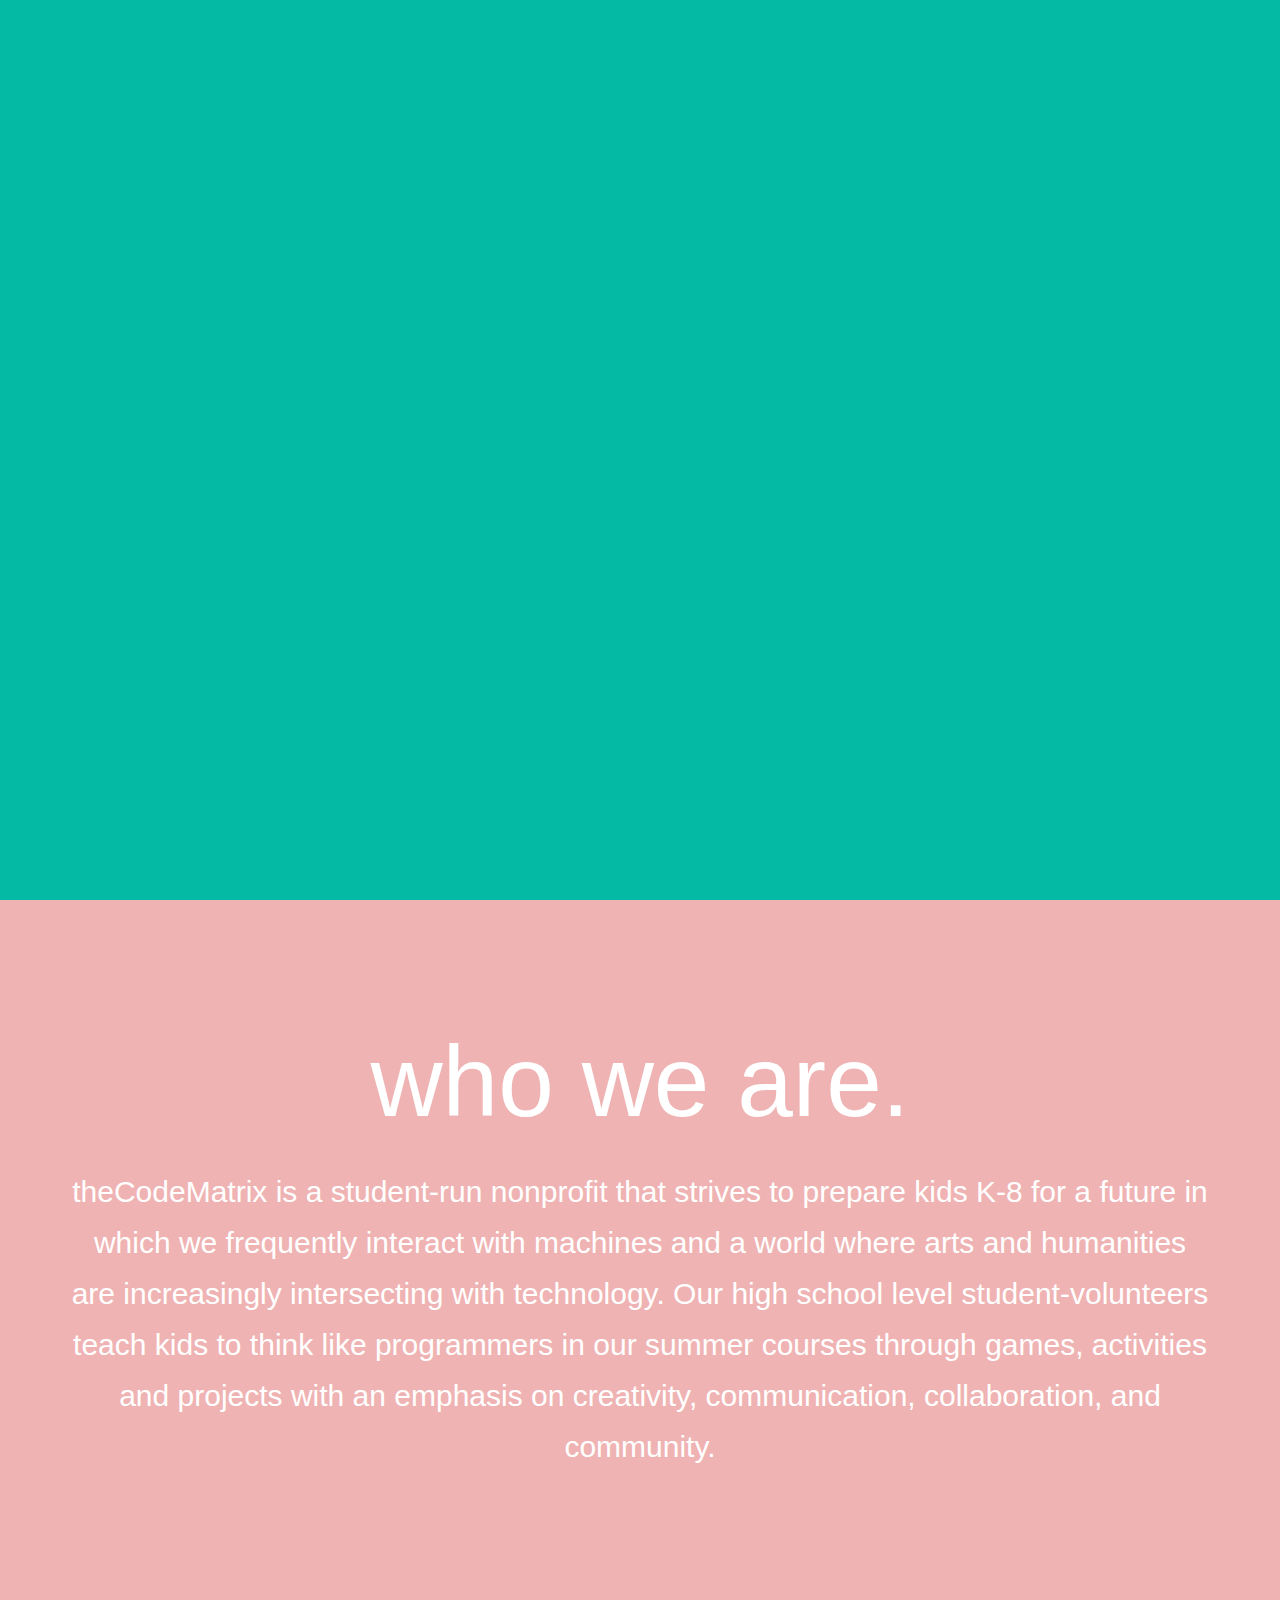
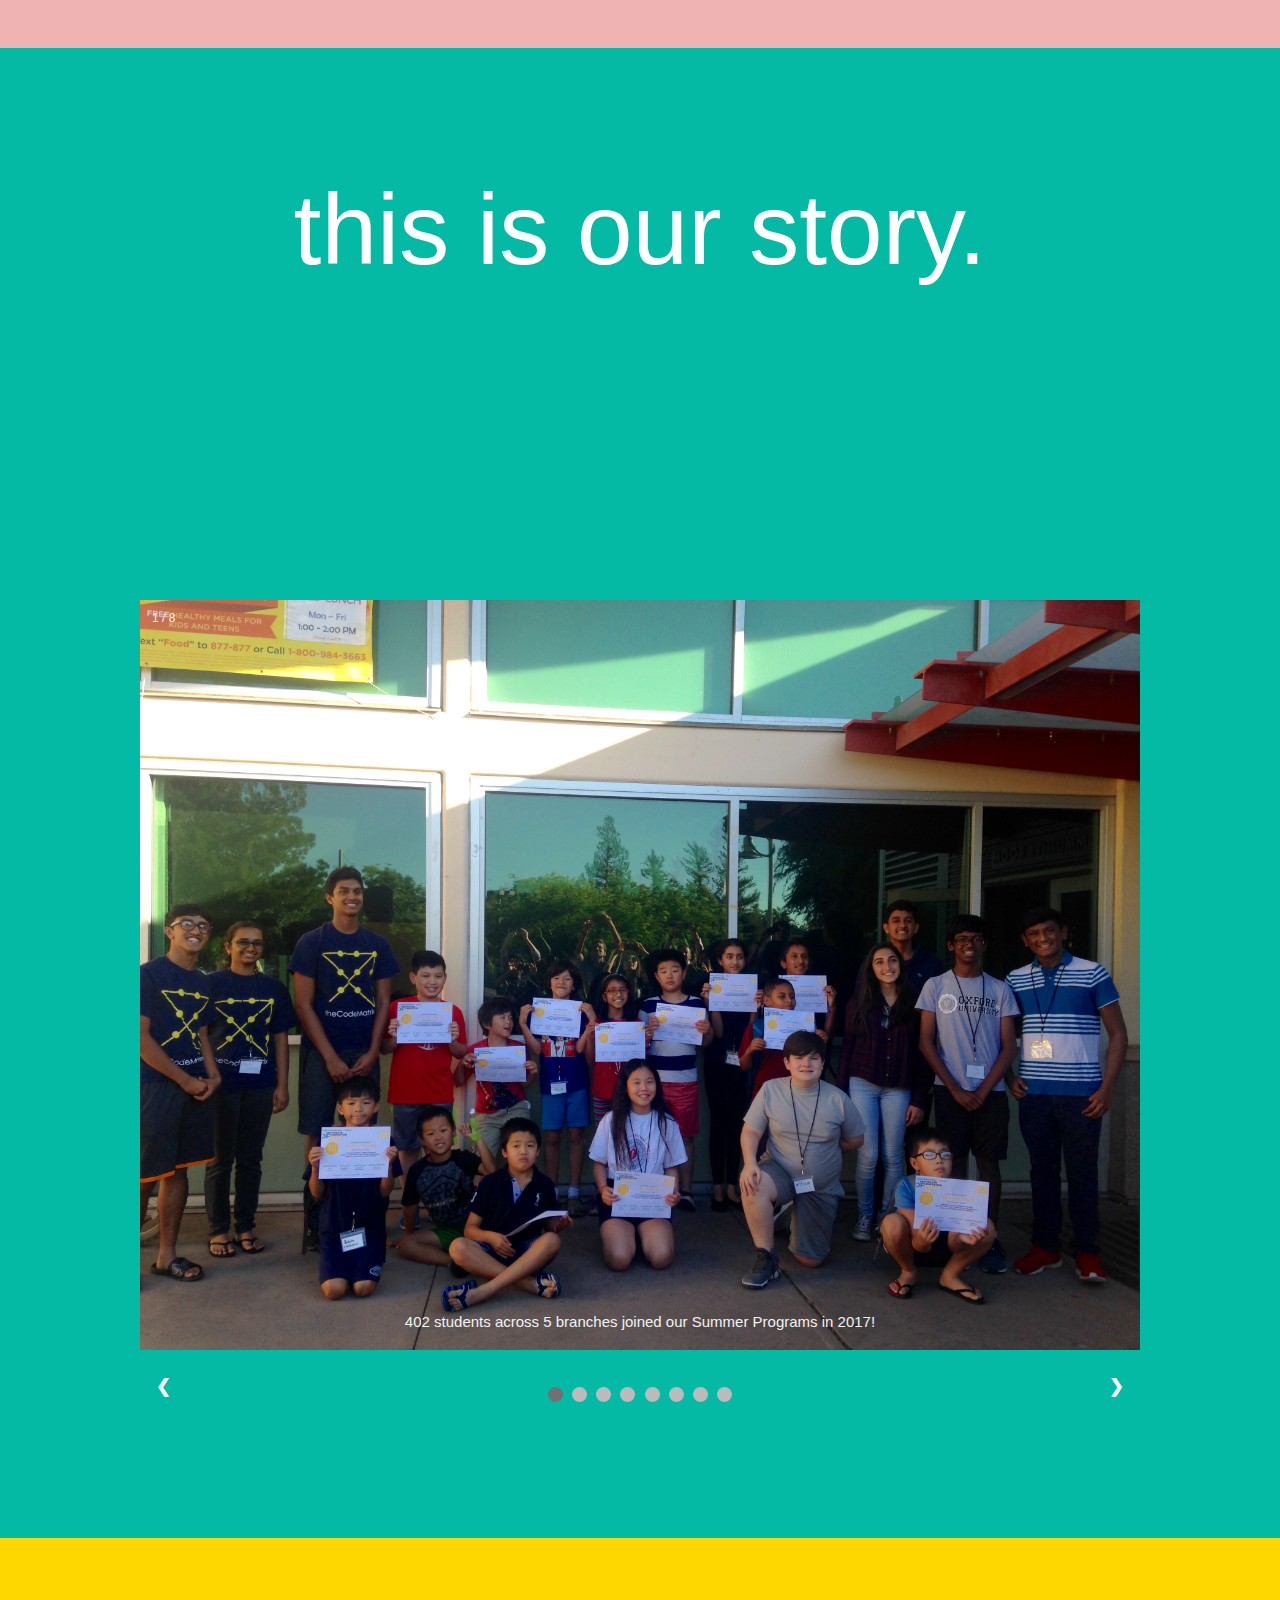
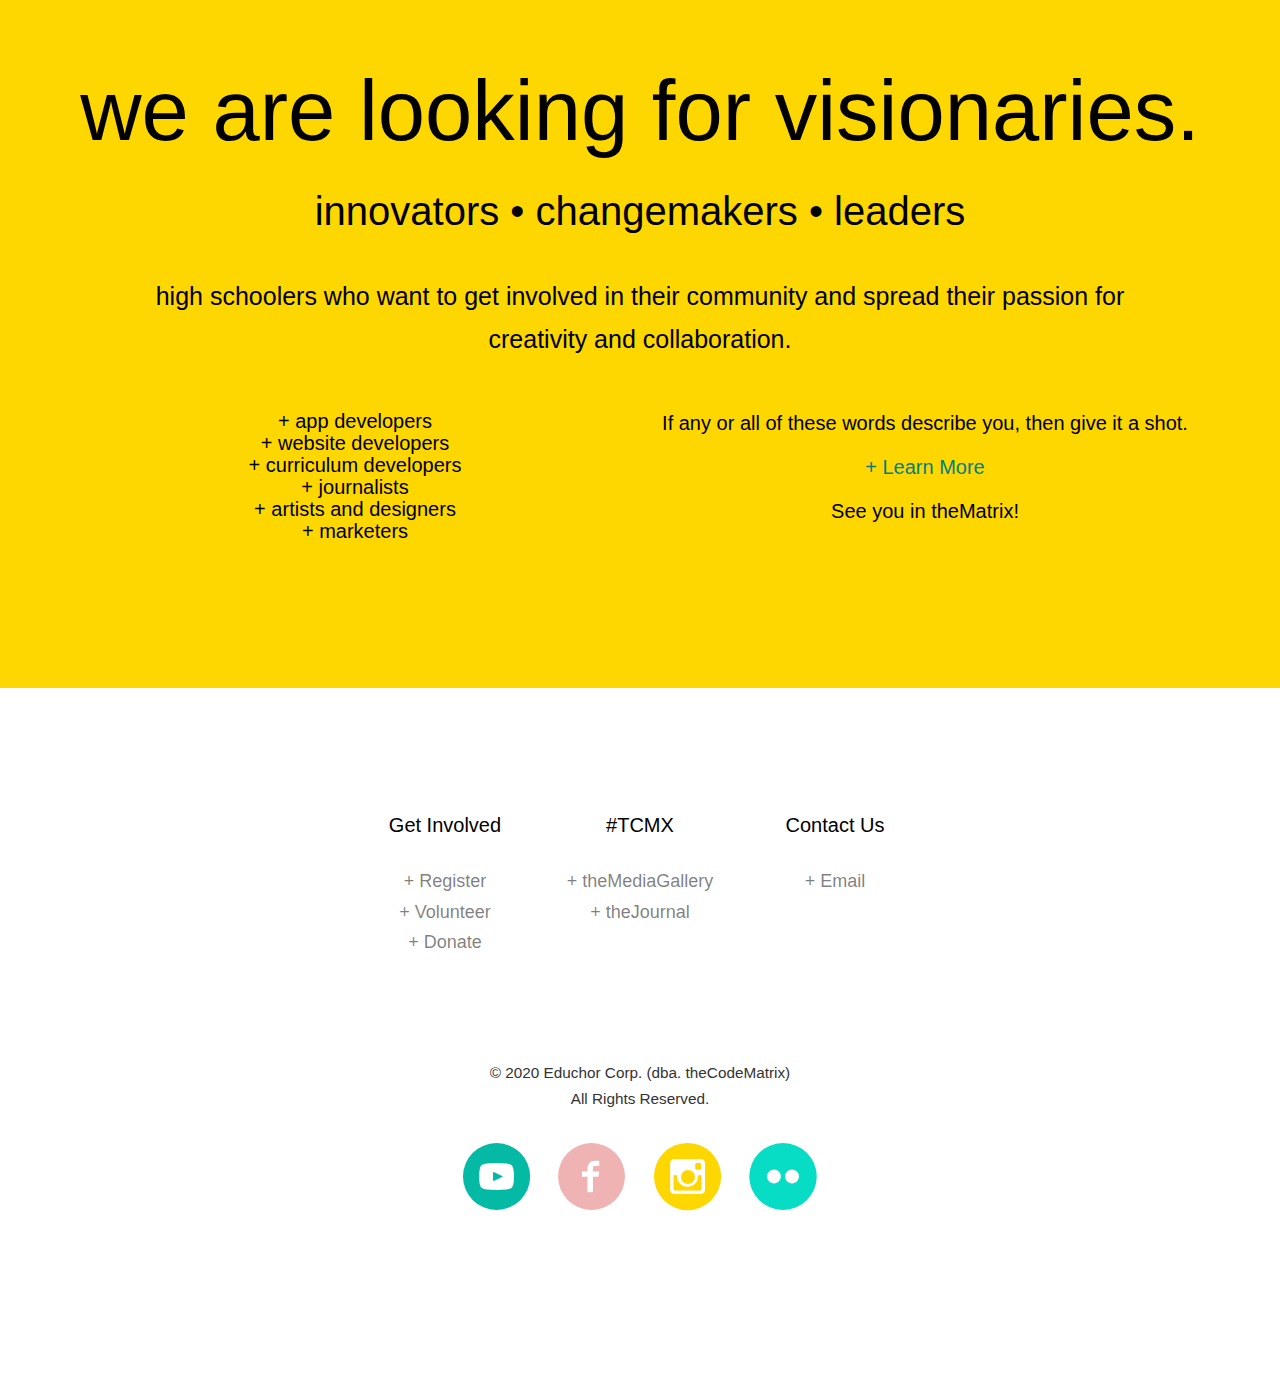
==== commit 404c436a: "merge conflict fix" ====
--- a/index.html
+++ b/index.html
@@ -97,7 +97,11 @@
 					<div class="display-t js-fullheight">
 						<div class="display-tc js-fullheight animate-box" data-animate-effect="fadeIn">
 							<div id="fh5co-logo"><a href="index.html"><img src="images/White Logo.png" style="width:15%; margin-top: 4rem;" ></a></div>
-							<h1 class = "fh5co header"; style="margin-bottom: 5rem; line-height: 13rem; width: 15%; font-size: 15rem; float: left !important;" style="color: white !important;" class="text_white">the<br />Code<br />Matrix</h1>
+<<<<<<< HEAD
+														<h1 style="margin-bottom: 5rem; line-height: 13rem; width: 15%; font-size: 15rem; float: left !important;" style="color: white !important;" class="text_white">the<br />Code<br />Matrix</h1>
+=======
+							<h1 style="margin-bottom: 5rem; line-height: 13rem; width: 15%; font-size: 15rem; float: left !important;" style="color: white !important;" class="text_white">the<br />Code<br />Matrix</h1>
+>>>>>>> parent of 4575314... Copyright fix
 							<h2 style="margin: 5rem; bottom: 0px; width: 25%; font-size: 3rem; float: right !important; float: bottom !important;" style="color: white !important;" class="text_white">matrix (n.)  an environment in which something (or rather, someone) develops </h2>
 							<p style="margin: auto; margin-bottom: 8rem; float: right; bottom !important; width: 100%">
 								<a href="volunteer.html" class="btn btn-primary btn-lg btn-learn"> volunteer</a>
@@ -331,7 +335,7 @@
 			<div class="row copyright">
 				<div class="col-md-12 text-center">
 					<p>
-						<small class="block">&copy; 2015 Educhor Corp. (dba. theCodeMatrix)</small>
+						<small class="block">&copy; 2020 Educhor Corp. (dba. theCodeMatrix)</small>
 						<small class="block">All Rights Reserved.</small>
 					</p>
 					<p>
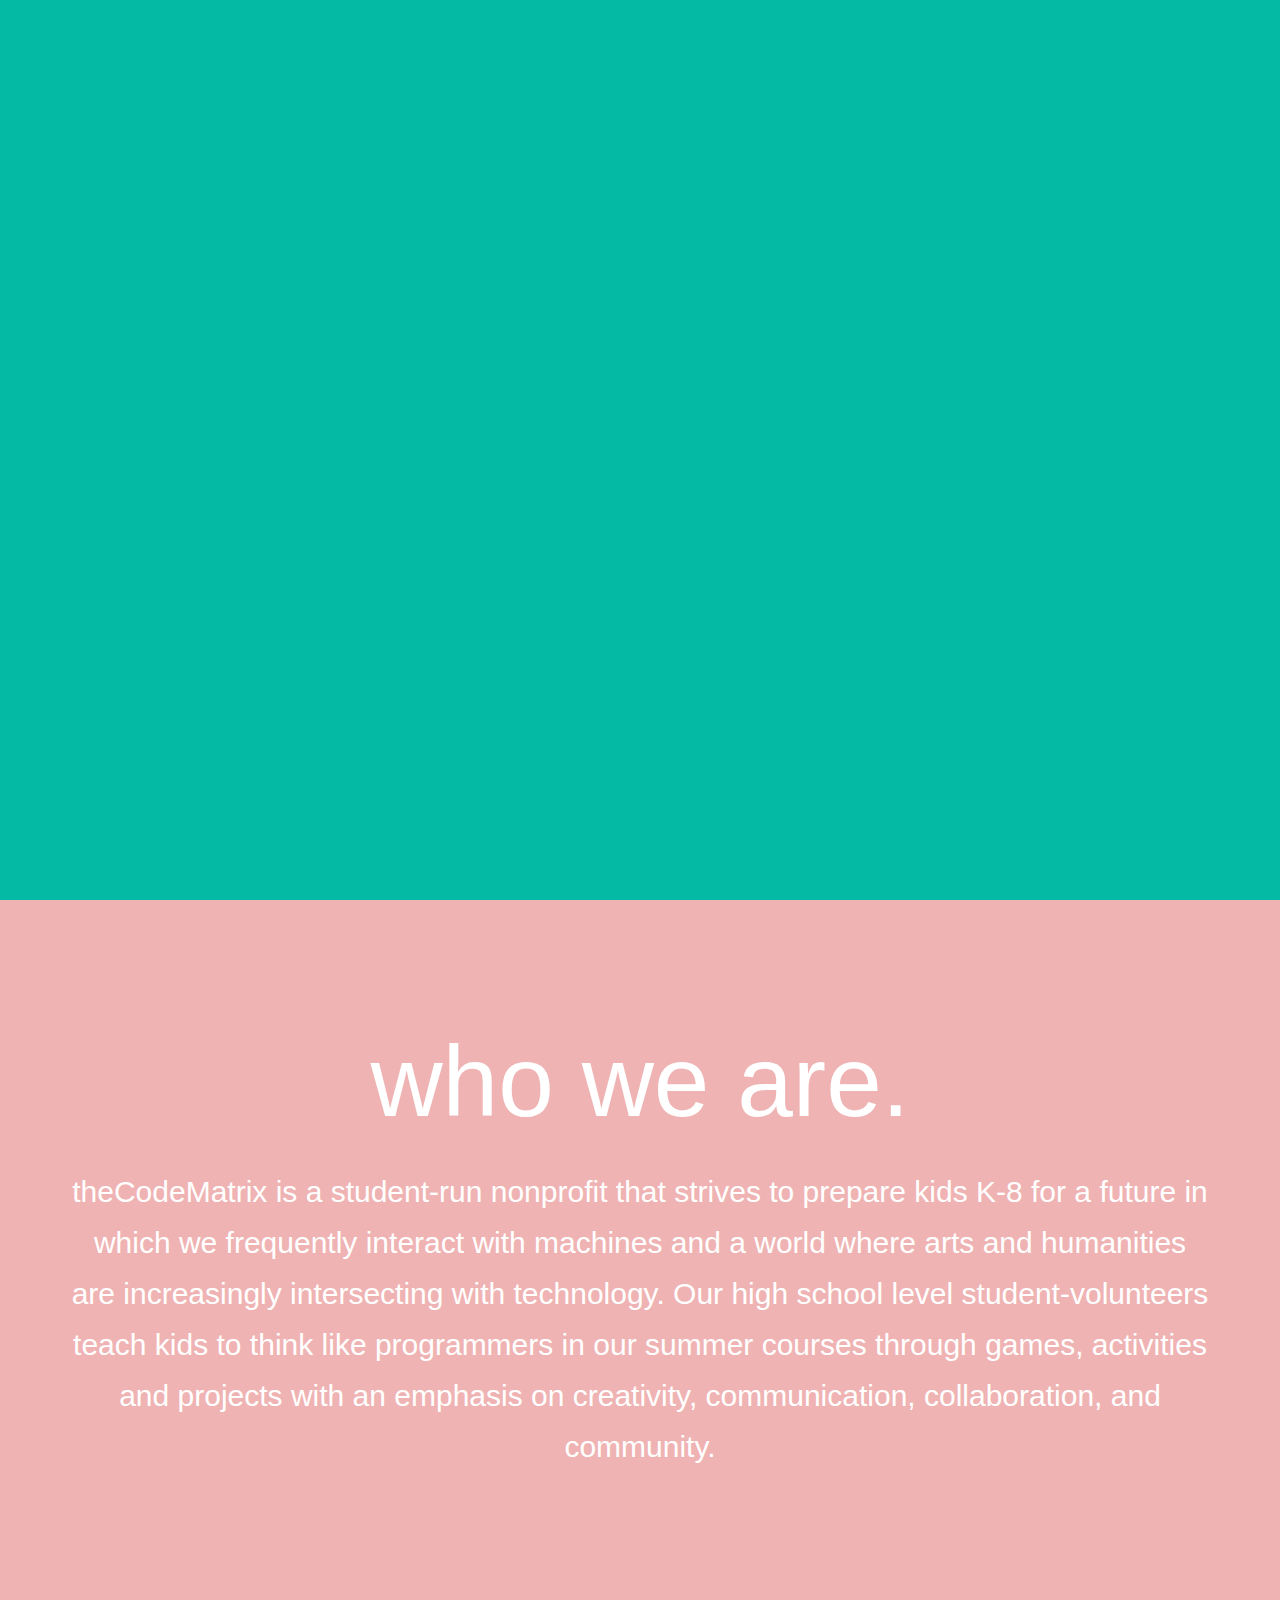
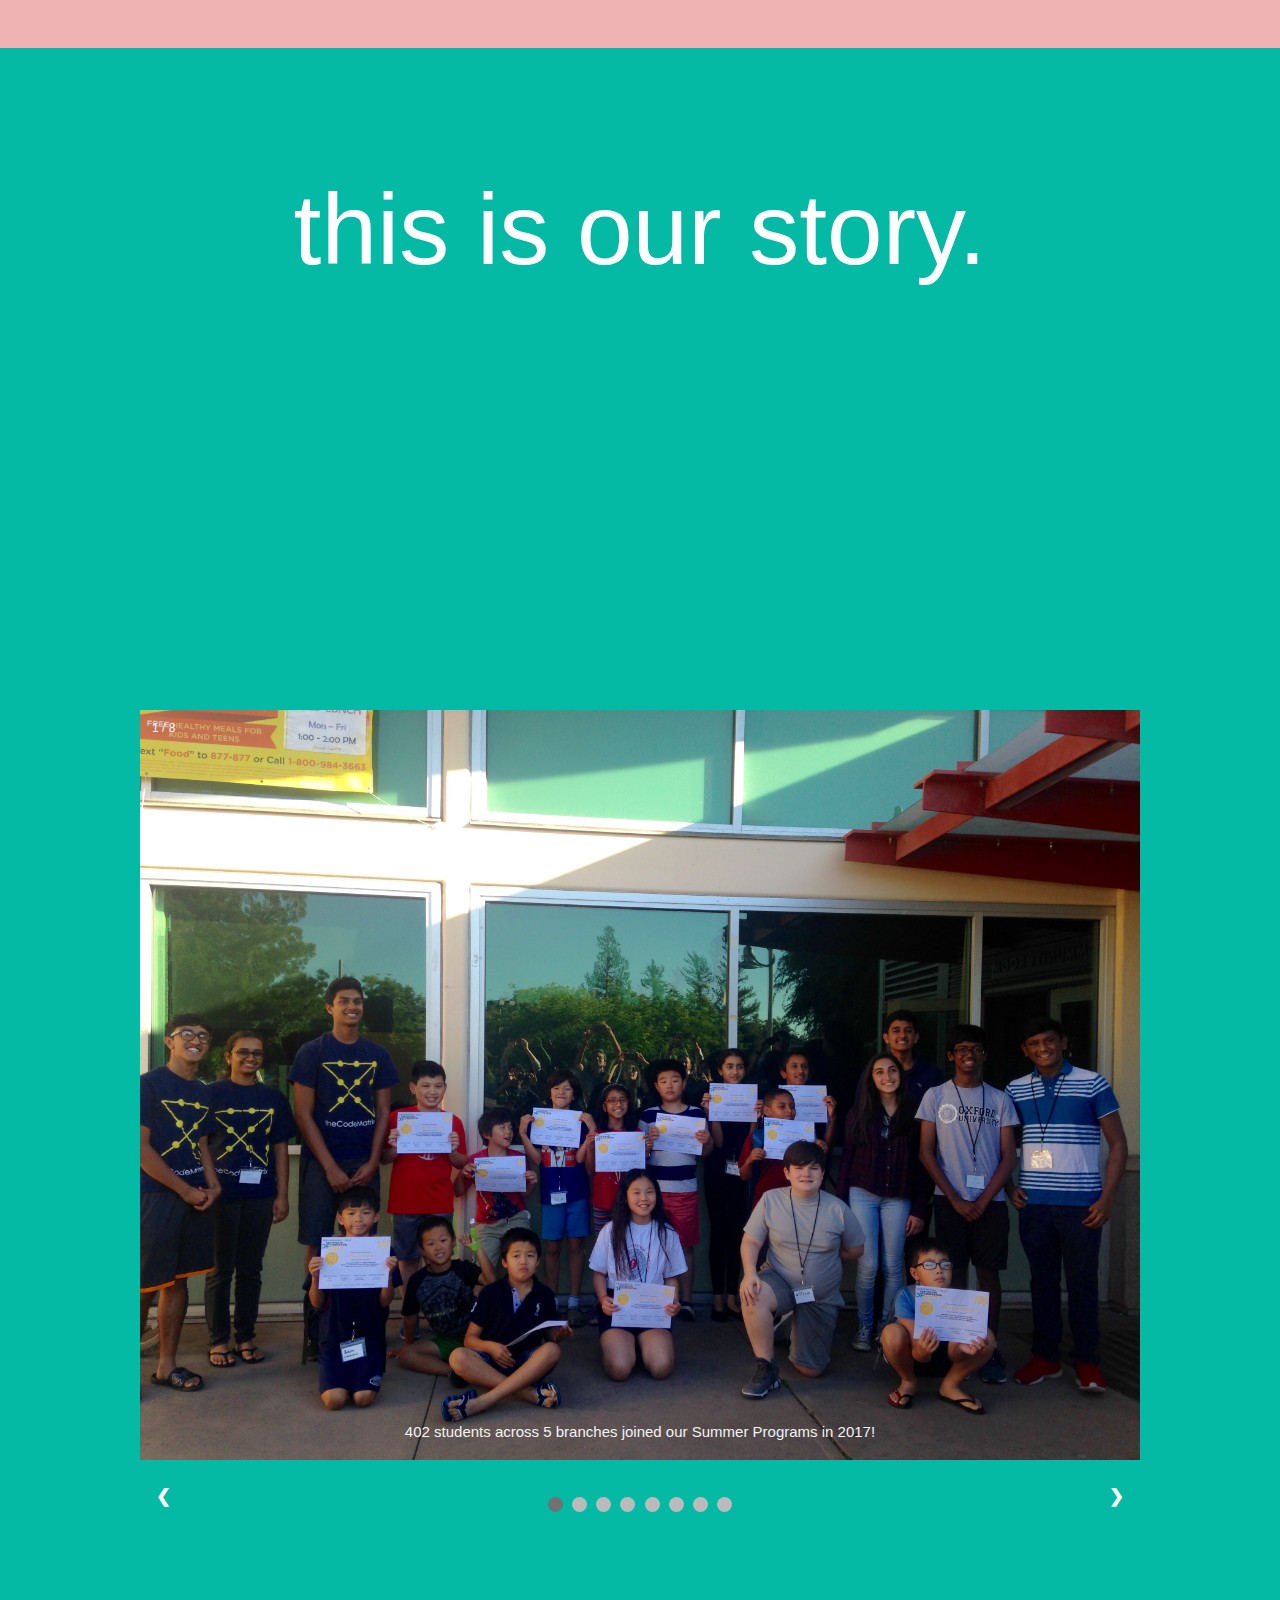
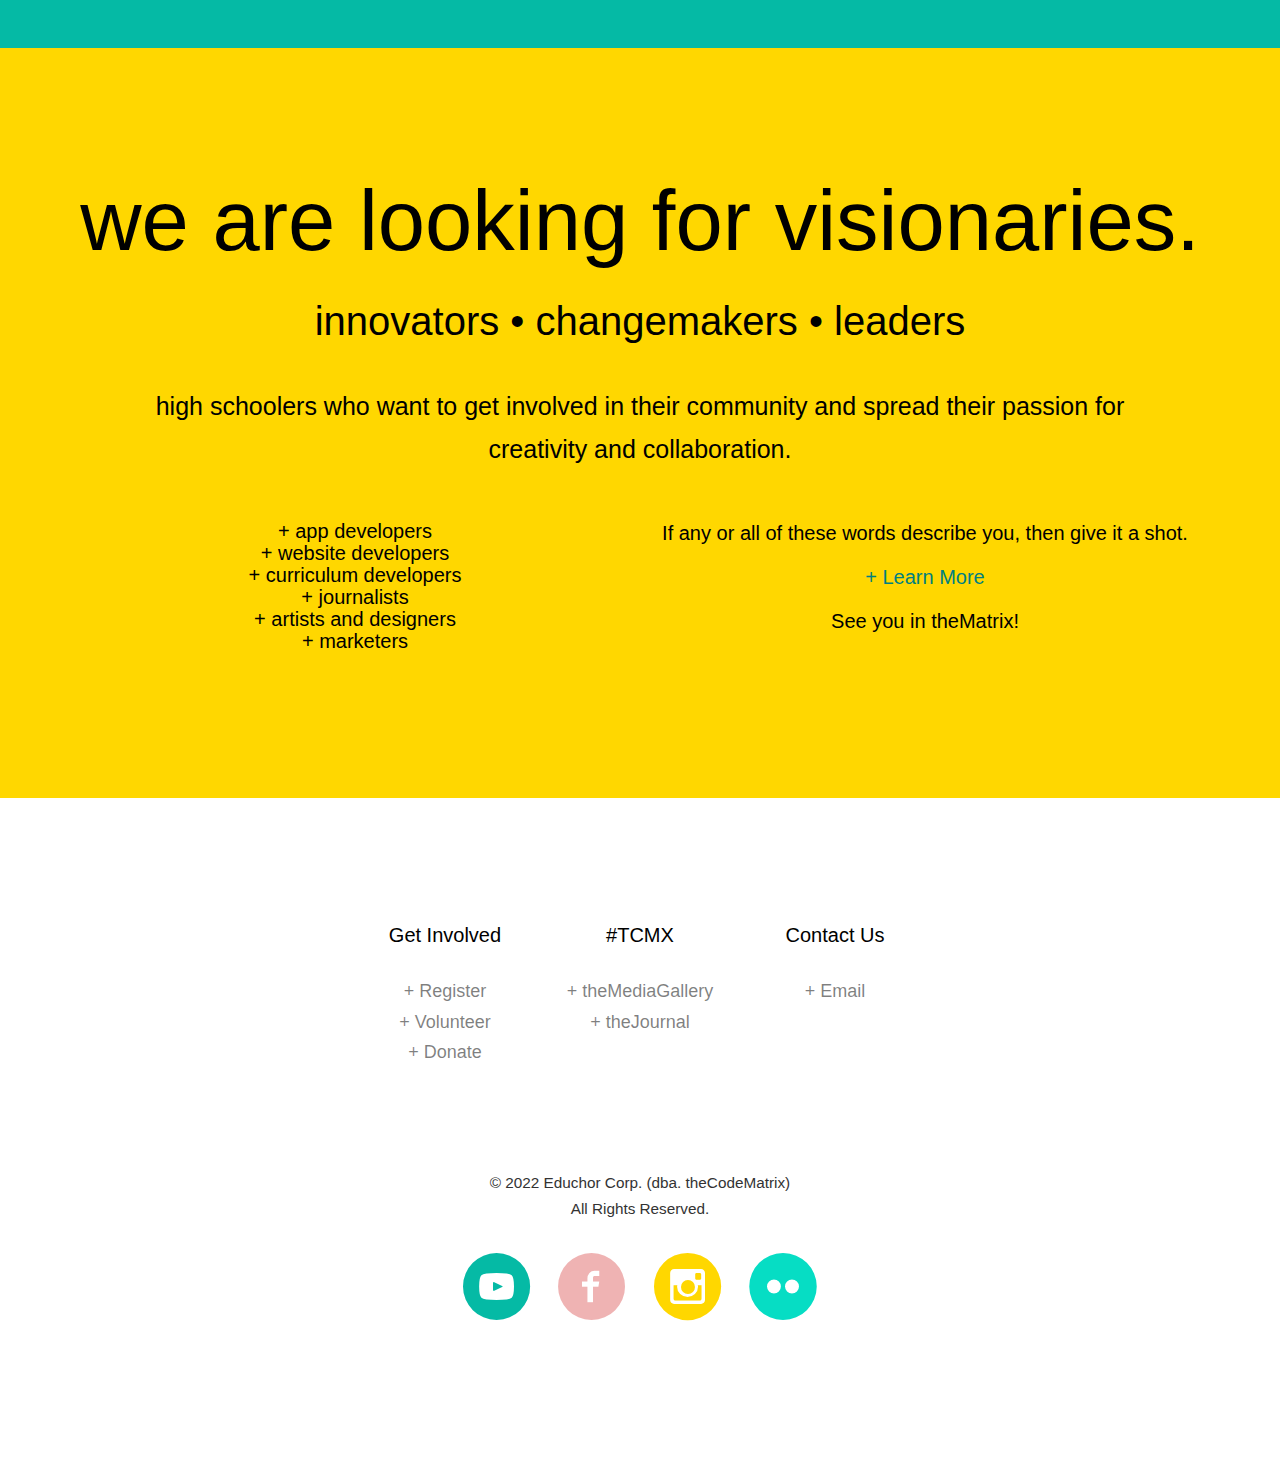
==== commit 688d542f: "Update index.html" ====
--- a/index.html
+++ b/index.html
@@ -97,11 +97,7 @@
 					<div class="display-t js-fullheight">
 						<div class="display-tc js-fullheight animate-box" data-animate-effect="fadeIn">
 							<div id="fh5co-logo"><a href="index.html"><img src="images/White Logo.png" style="width:15%; margin-top: 4rem;" ></a></div>
-<<<<<<< HEAD
-														<h1 style="margin-bottom: 5rem; line-height: 13rem; width: 15%; font-size: 15rem; float: left !important;" style="color: white !important;" class="text_white">the<br />Code<br />Matrix</h1>
-=======
 							<h1 style="margin-bottom: 5rem; line-height: 13rem; width: 15%; font-size: 15rem; float: left !important;" style="color: white !important;" class="text_white">the<br />Code<br />Matrix</h1>
->>>>>>> parent of 4575314... Copyright fix
 							<h2 style="margin: 5rem; bottom: 0px; width: 25%; font-size: 3rem; float: right !important; float: bottom !important;" style="color: white !important;" class="text_white">matrix (n.)  an environment in which something (or rather, someone) develops </h2>
 							<p style="margin: auto; margin-bottom: 8rem; float: right; bottom !important; width: 100%">
 								<a href="volunteer.html" class="btn btn-primary btn-lg btn-learn"> volunteer</a>
@@ -134,23 +130,23 @@
 					<div class="col-md-4 animate-box">
 						<div class="feature-left">
 							<div class="feature-copy">
-								<h3 style="font-size: 10rem; margin-bottom: 0rem; margin-top: 4rem;color:white;">  520</h3>
-							</div>
-						</div>
-					</div>
-
-					<div class="col-md-4 animate-box">
-						<div class="feature-left">
-							<div class="feature-copy">
-								<h3 style="font-size: 10rem; margin-bottom: 0rem; margin-top: 4rem;color:white;">90</h3>
-							</div>
-						</div>
-
-					</div>
-					<div class="col-md-4 animate-box">
-						<div class="feature-left">
-							<div class="feature-copy">
-								<h3 style="font-size: 10rem; margin-bottom: 0rem;margin-top: 4rem;color:white;">7</h3>
+								<h3 style="font-size: 10rem; margin-bottom: 0rem; margin-top: 4rem;color:white;">1200 to date</h3>
+							</div>
+						</div>
+					</div>
+
+					<div class="col-md-4 animate-box">
+						<div class="feature-left">
+							<div class="feature-copy">
+								<h3 style="font-size: 10rem; margin-bottom: 0rem; margin-top: 4rem;color:white;">50</h3>
+							</div>
+						</div>
+
+					</div>
+					<div class="col-md-4 animate-box">
+						<div class="feature-left">
+							<div class="feature-copy">
+								<h3 style="font-size: 10rem; margin-bottom: 0rem;margin-top: 4rem;color:white;">12</h3>
 							</div>
 						</div>
 					</div>
@@ -179,7 +175,7 @@
 					<div class="col-md-4 animate-box">
 						<div class="feature-left">
 							<div class="feature-copy">
-								<h3 style="margin-top: 2rem; margin-bottom: 10rem;color:white;"> branches in 2018!</h3>
+								<h3 style="margin-top: 2rem; margin-bottom: 10rem;color:white;"> branches in 2022!</h3>
 						</div>
 					</div>
 				</div>
@@ -335,7 +331,7 @@
 			<div class="row copyright">
 				<div class="col-md-12 text-center">
 					<p>
-						<small class="block">&copy; 2020 Educhor Corp. (dba. theCodeMatrix)</small>
+						<small class="block">&copy; 2022 Educhor Corp. (dba. theCodeMatrix)</small>
 						<small class="block">All Rights Reserved.</small>
 					</p>
 					<p>
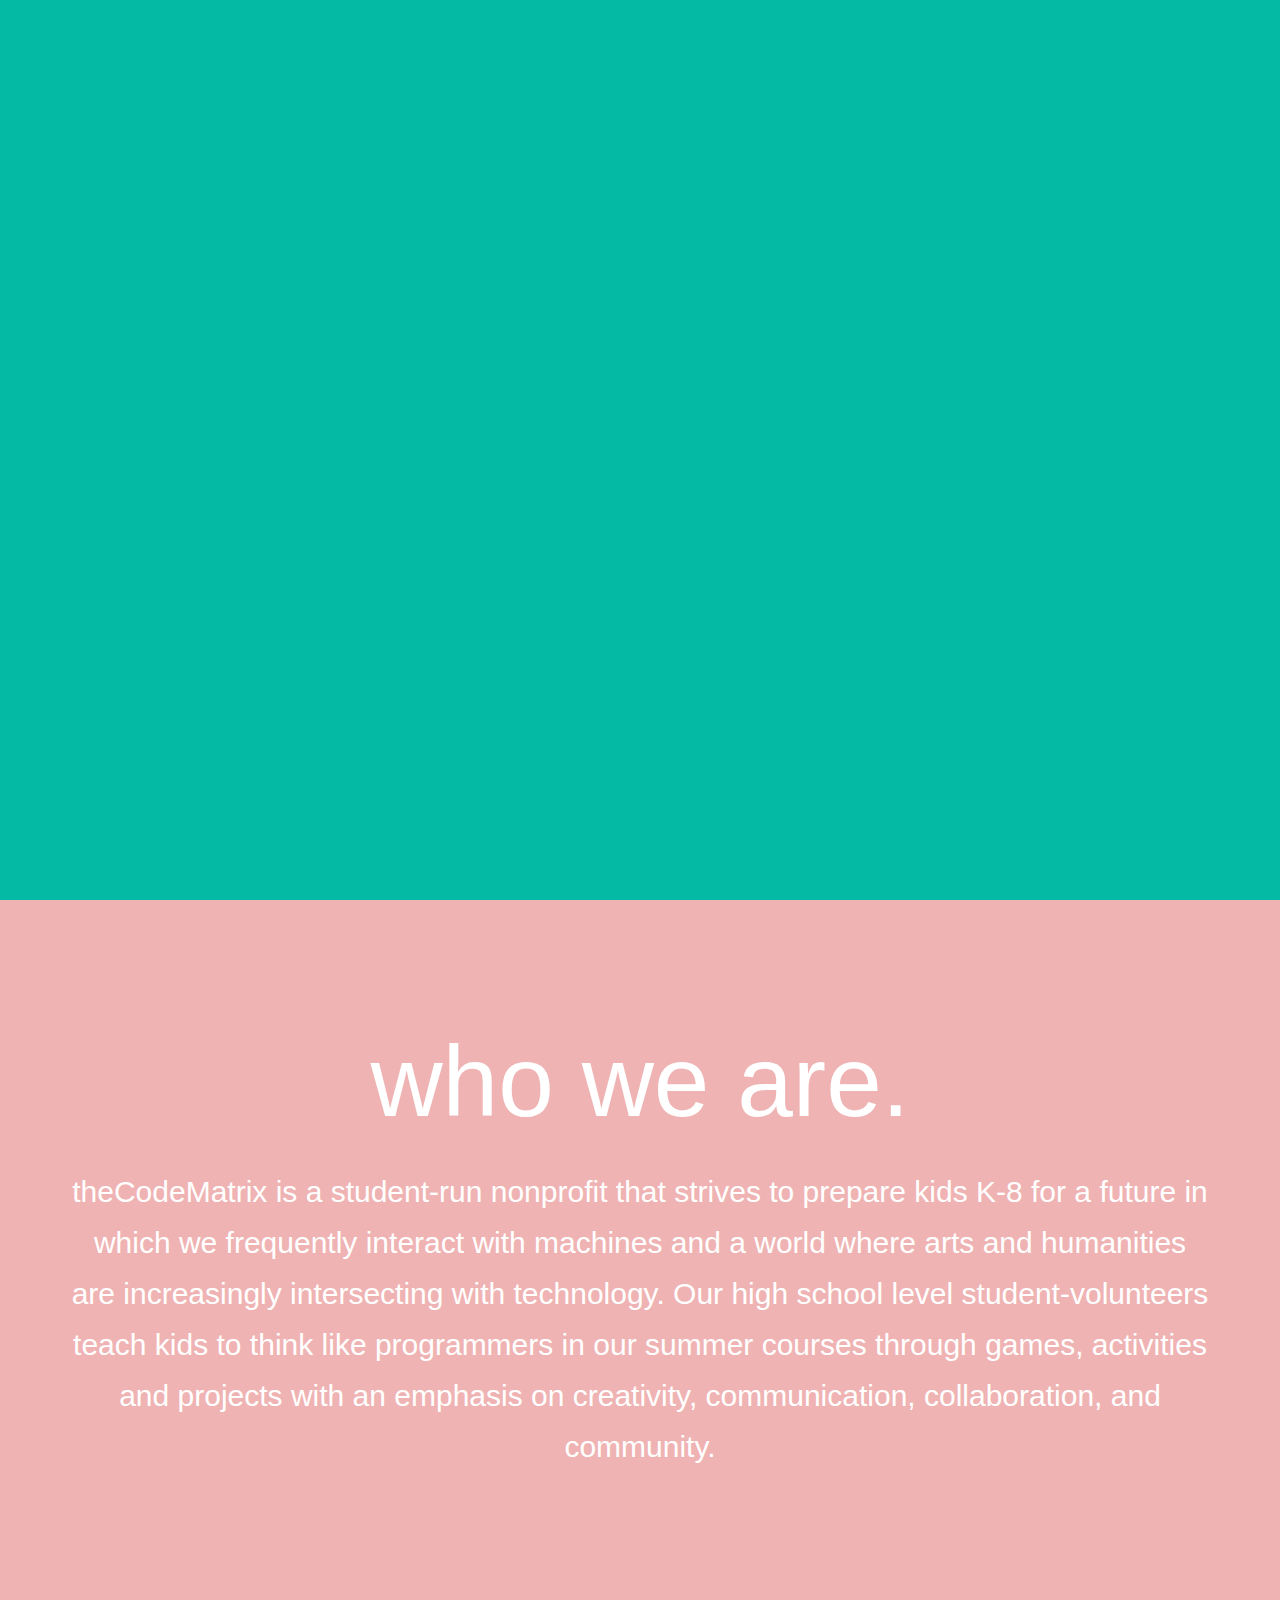
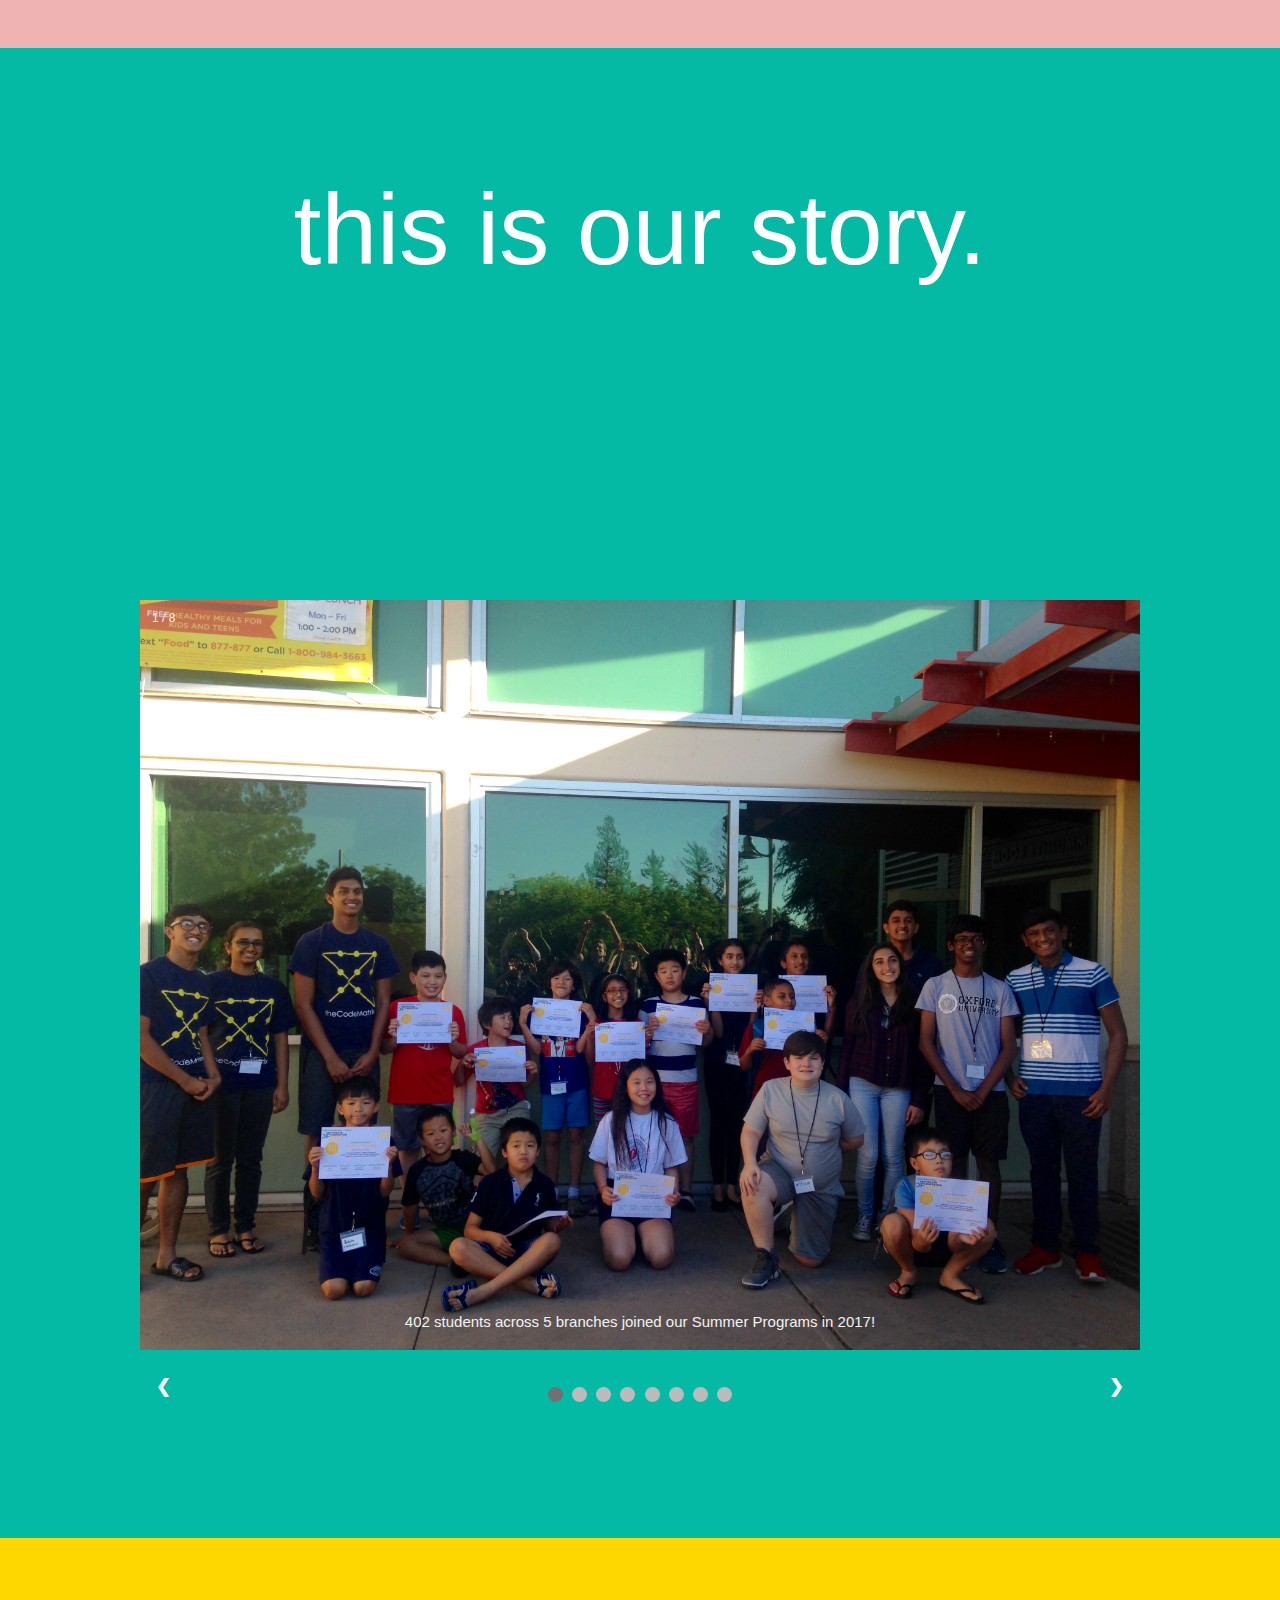
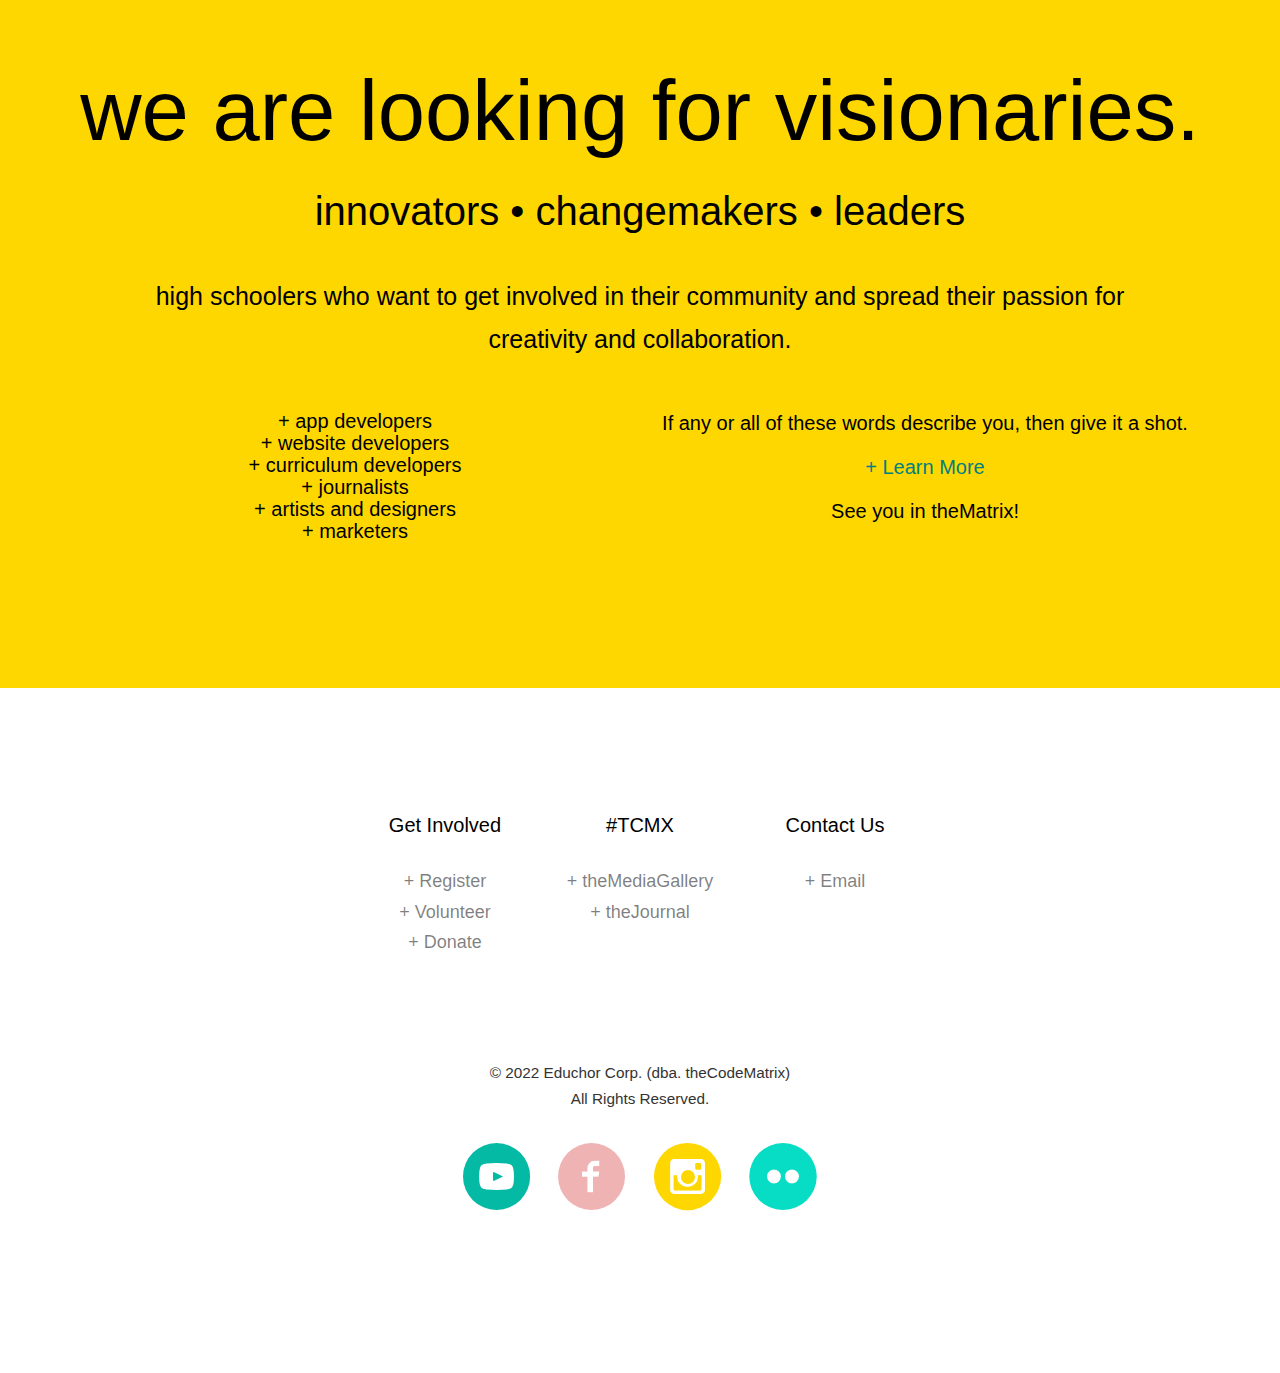
==== commit dd505e56: "Update index.html" ====
--- a/index.html
+++ b/index.html
@@ -130,7 +130,7 @@
 					<div class="col-md-4 animate-box">
 						<div class="feature-left">
 							<div class="feature-copy">
-								<h3 style="font-size: 10rem; margin-bottom: 0rem; margin-top: 4rem;color:white;">1200 to date</h3>
+								<h3 style="font-size: 10rem; margin-bottom: 0rem; margin-top: 4rem;color:white;">1200</h3>
 							</div>
 						</div>
 					</div>
